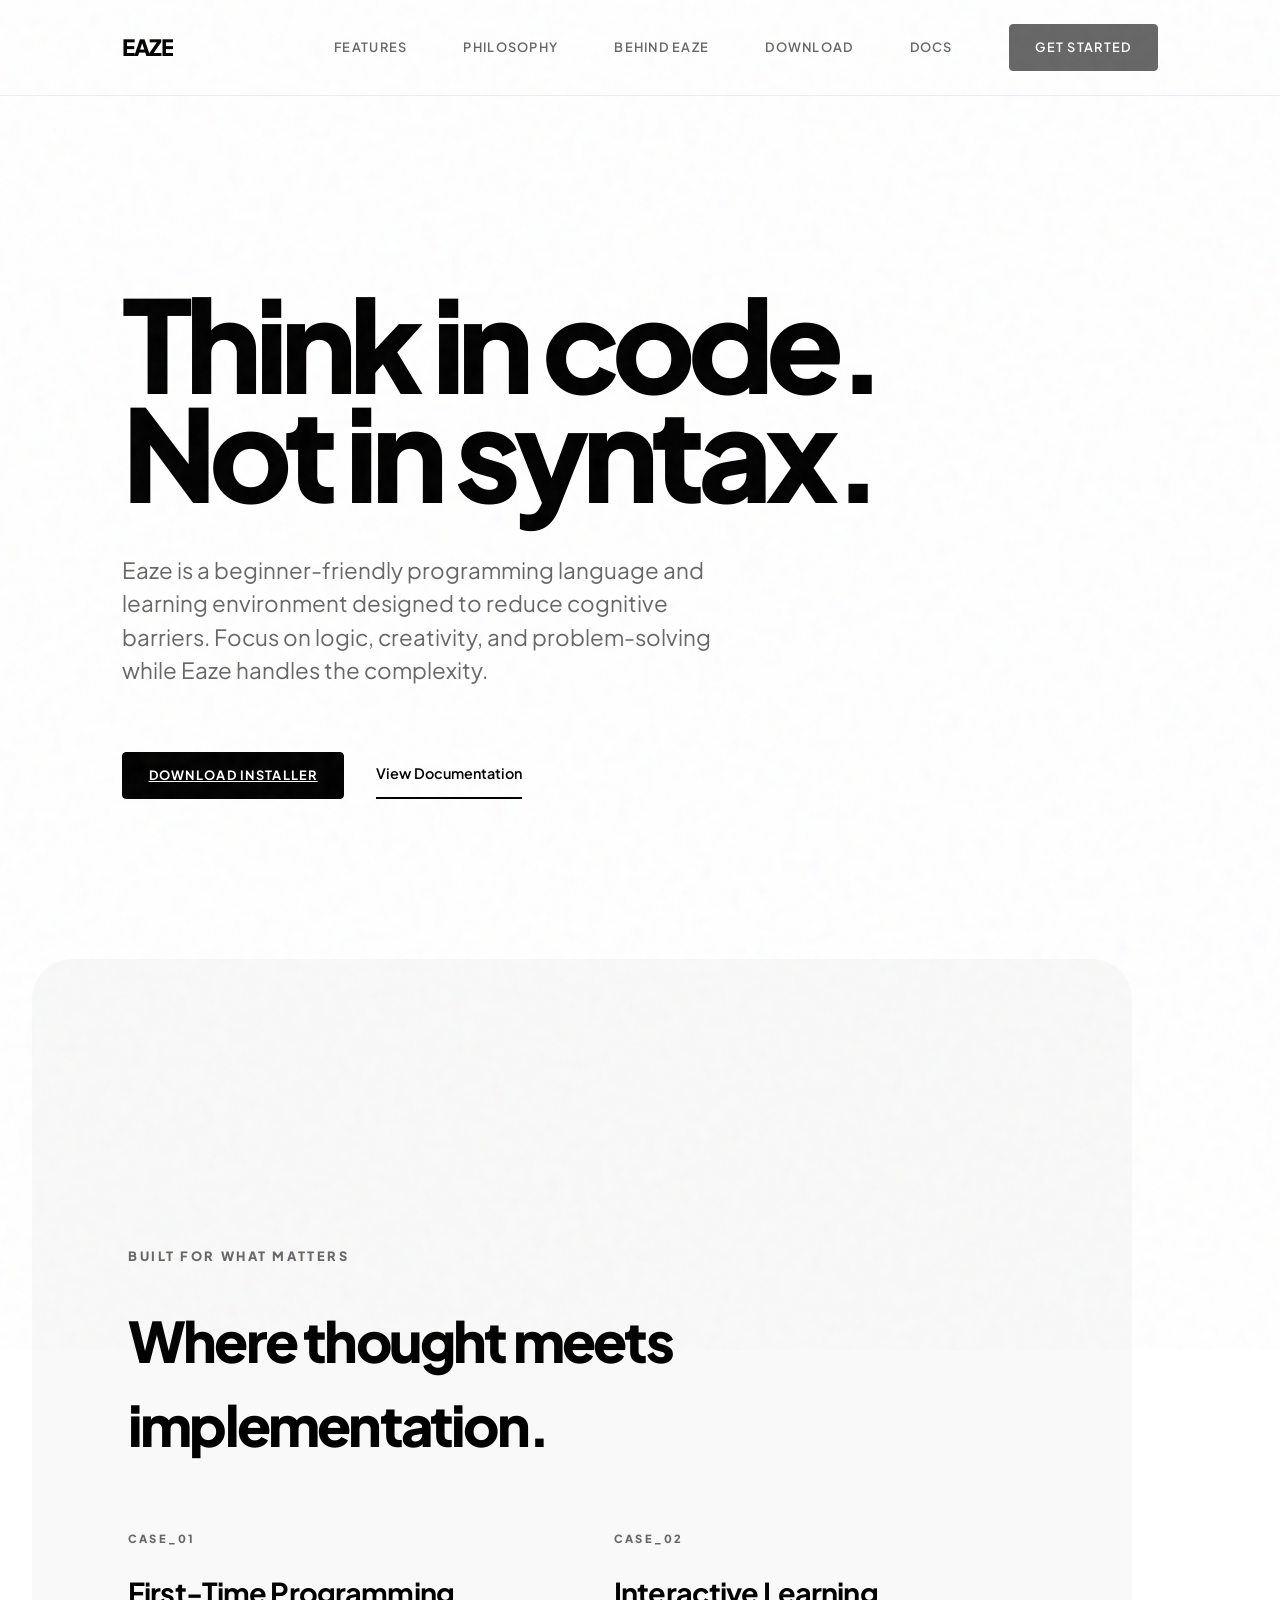
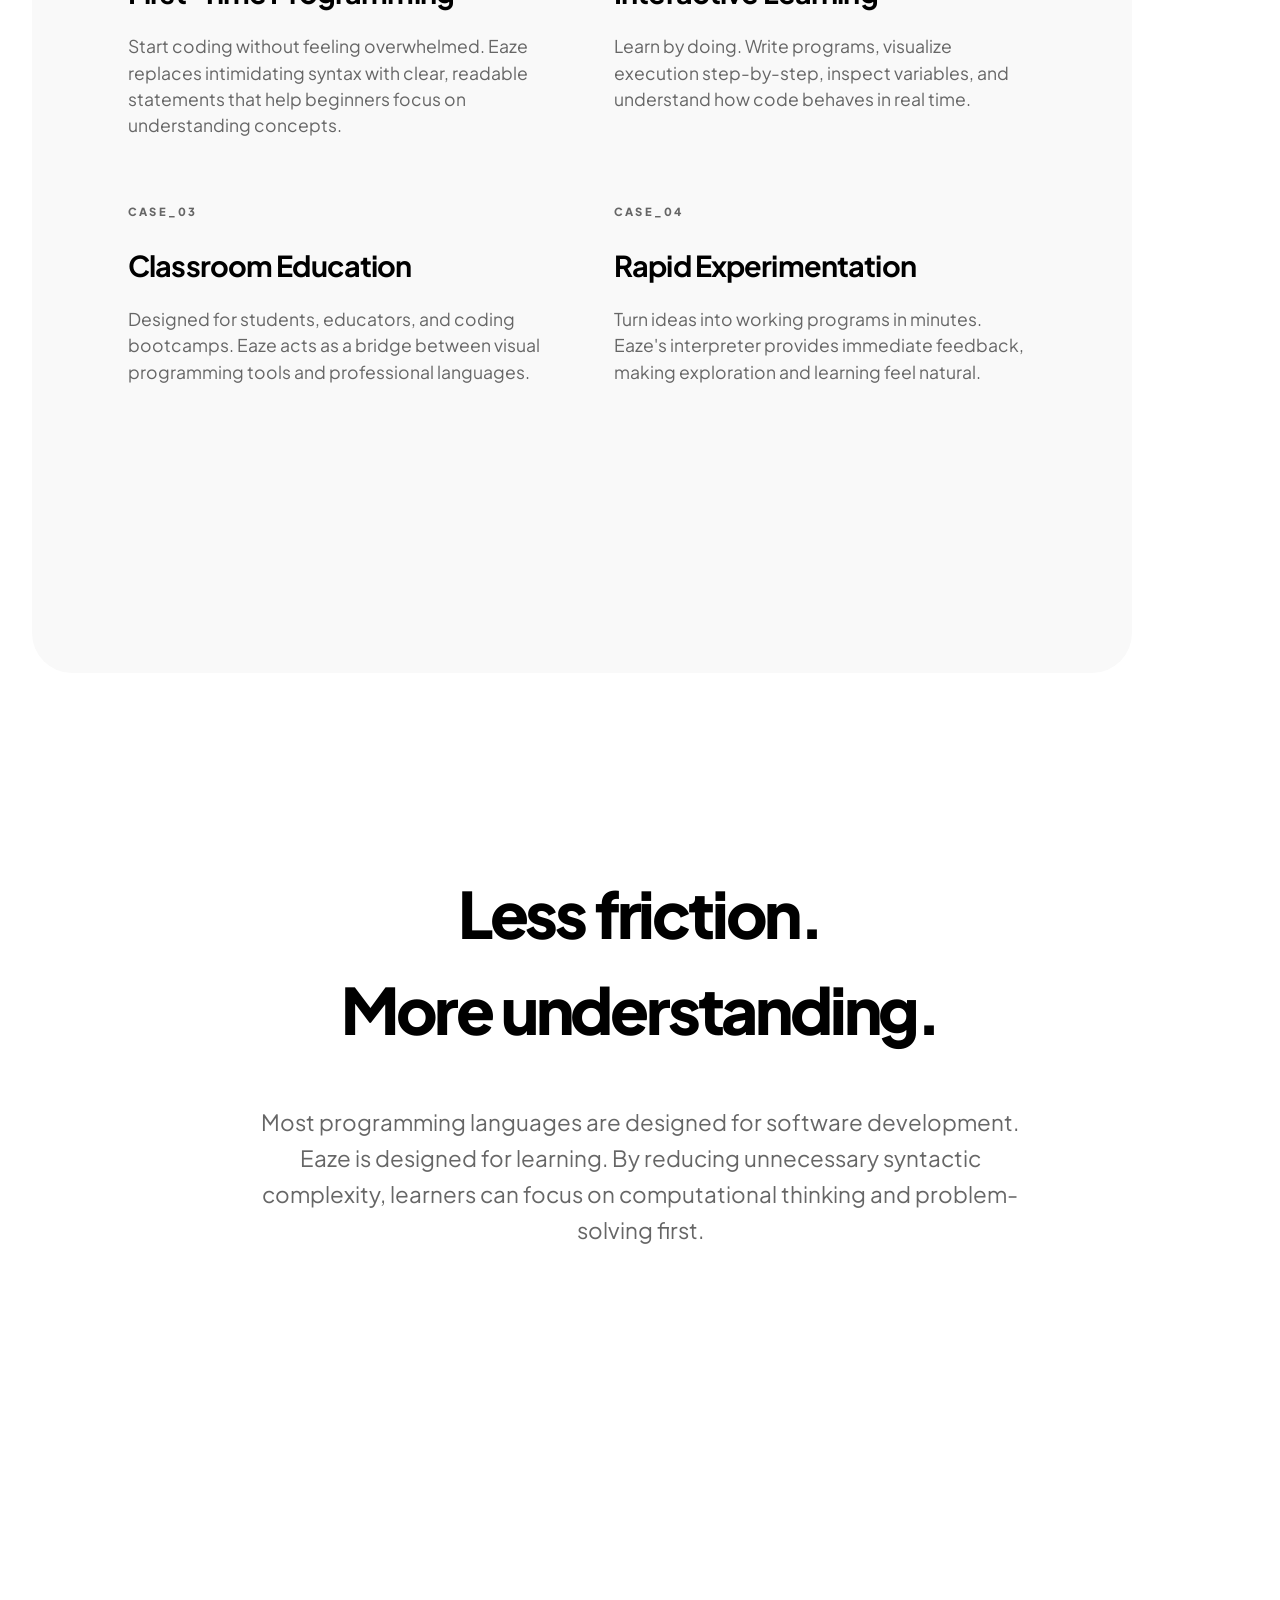
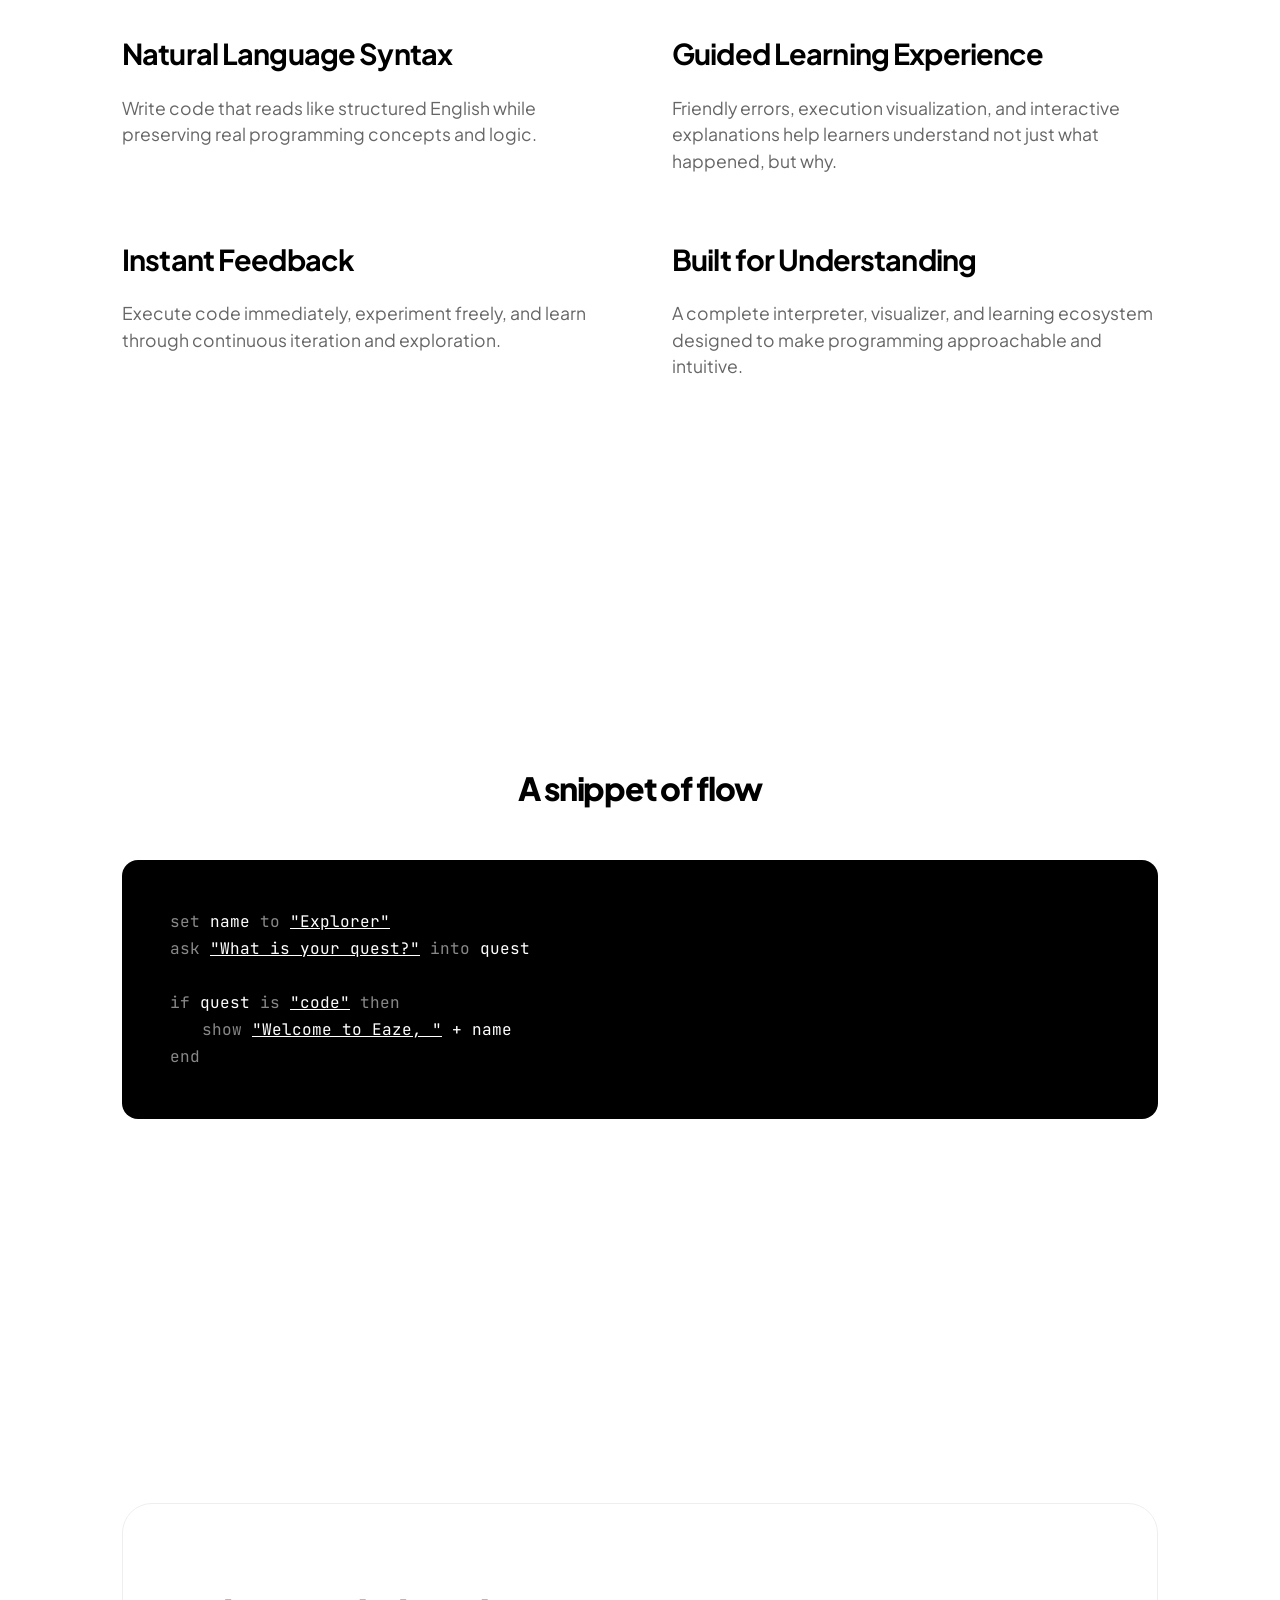
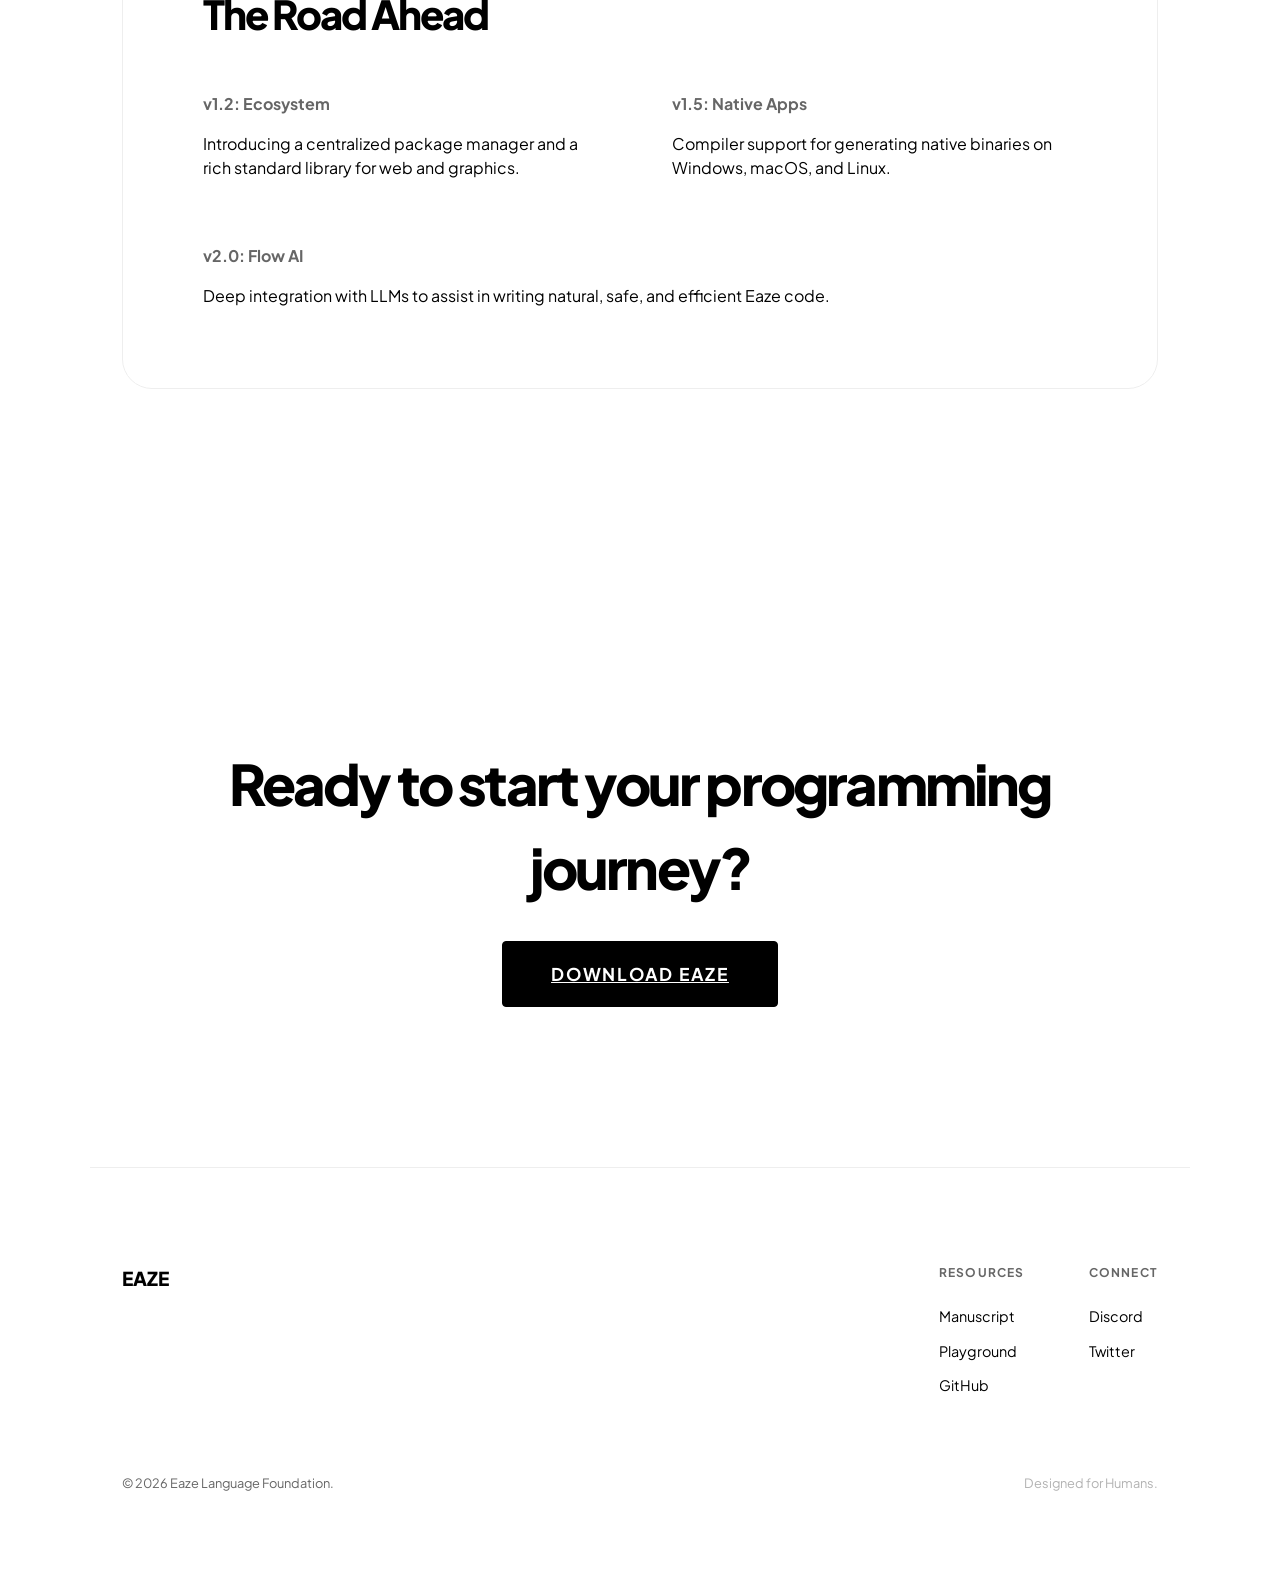
==== index.html @ e8a97289 "Add files via upload" ====
<!DOCTYPE html>
<html lang="en">
<head>
    <meta charset="UTF-8">
    <meta name="viewport" content="width=device-width, initial-scale=1.0">
    <title>Eaze | Minimal Programming Language</title>
    <link rel="stylesheet" href="style.css">
</head>
<body>
    <div class="cursor-dot"></div>
    <div class="cursor-outline"></div>

    <nav>
        <div class="nav-container">
            <a href="#" class="logo">EAZE</a>
            <div class="nav-links">
                <a href="#features">Features</a>
                <a href="#philosophy">Philosophy</a>
                <a href="behind.html">Behind Eaze</a>
                <a href="download.html">Download</a>
                <a href="../eaze-docs/index.html">Docs</a>
                <a href="download.html" class="btn-primary">Get Started</a>
            </div>
        </div>
    </nav>

    <main>
        <!-- Hero -->
        <section class="hero">
            <h1>
                <span>Think in code.</span><br>
                <span>Not in syntax.</span>
            </h1>
            <p class="hero-description">
                Eaze is a beginner-friendly programming language and learning environment designed to reduce cognitive barriers. Focus on logic, creativity, and problem-solving while Eaze handles the complexity.
            </p>
            <div class="hero-actions">
                <a href="download.html" class="btn-primary">Download Installer</a>
                <a href="../eaze-docs/index.html" style="text-decoration: none; color: var(--text-main); font-weight: 600; font-size: 0.9rem; padding: 0.7rem 0; border-bottom: 2px solid var(--text-main);">View Documentation</a>
            </div>
        </section>

        <!-- Use Cases / Narrative -->
        <section class="features-section" style="background: var(--bg-secondary); border-radius: 40px; margin: 0 2rem;">
            <div style="padding: 6rem 4rem;">
                <div style="font-size: 0.8rem; font-weight: 800; text-transform: uppercase; letter-spacing: 0.2em; color: var(--text-muted); margin-bottom: 2rem;">Built for what matters</div>
                <h2 style="font-size: 3.5rem; font-weight: 800; letter-spacing: -0.05em; margin-bottom: 4rem; max-width: 800px;">Where thought meets implementation.</h2>
                
                <div class="features-grid">
                    <div class="feature-item">
                        <div style="font-size: 0.7rem; font-weight: 800; letter-spacing: 0.2em; color: var(--text-muted); margin-bottom: 1.5rem;">CASE_01</div>
                        <h3>First-Time Programming</h3>
                        <p>Start coding without feeling overwhelmed. Eaze replaces intimidating syntax with clear, readable statements that help beginners focus on understanding concepts.</p>
                    </div>
                    <div class="feature-item">
                        <div style="font-size: 0.7rem; font-weight: 800; letter-spacing: 0.2em; color: var(--text-muted); margin-bottom: 1.5rem;">CASE_02</div>
                        <h3>Interactive Learning</h3>
                        <p>Learn by doing. Write programs, visualize execution step-by-step, inspect variables, and understand how code behaves in real time.</p>
                    </div>
                    <div class="feature-item">
                        <div style="font-size: 0.7rem; font-weight: 800; letter-spacing: 0.2em; color: var(--text-muted); margin-bottom: 1.5rem;">CASE_03</div>
                        <h3>Classroom Education</h3>
                        <p>Designed for students, educators, and coding bootcamps. Eaze acts as a bridge between visual programming tools and professional languages.</p>
                    </div>
                    <div class="feature-item">
                        <div style="font-size: 0.7rem; font-weight: 800; letter-spacing: 0.2em; color: var(--text-muted); margin-bottom: 1.5rem;">CASE_04</div>
                        <h3>Rapid Experimentation</h3>
                        <p>Turn ideas into working programs in minutes. Eaze's interpreter provides immediate feedback, making exploration and learning feel natural.</p>
                    </div>
                </div>
            </div>
        </section>

        <!-- Philosophy Section -->
        <section class="features-section" id="philosophy">
            <div style="max-width: 800px; margin: 0 auto; text-align: center;">
                <h2 style="font-size: 4rem; font-weight: 800; letter-spacing: -0.05em; margin-bottom: 3rem;">Less friction. <br>More understanding.</h2>
                <p style="font-size: 1.4rem; color: var(--text-muted); line-height: 1.6;">
                    Most programming languages are designed for software development. Eaze is designed for learning. By reducing unnecessary syntactic complexity, learners can focus on computational thinking and problem-solving first.
                </p>
            </div>
        </section>

        <!-- Features -->
        <section class="features-section" id="features">
            <div class="features-grid">
                <div class="feature-item">
                    <h3>Natural Language Syntax</h3>
                    <p>Write code that reads like structured English while preserving real programming concepts and logic.</p>
                </div>
                <div class="feature-item">
                    <h3>Guided Learning Experience</h3>
                    <p>Friendly errors, execution visualization, and interactive explanations help learners understand not just what happened, but why.</p>
                </div>
                <div class="feature-item">
                    <h3>Instant Feedback</h3>
                    <p>Execute code immediately, experiment freely, and learn through continuous iteration and exploration.</p>
                </div>
                <div class="feature-item">
                    <h3>Built for Understanding</h3>
                    <p>A complete interpreter, visualizer, and learning ecosystem designed to make programming approachable and intuitive.</p>
                </div>
            </div>
        </section>

        <!-- Code Preview -->
        <section class="code-section">
            <div style="margin-bottom: 3rem; text-align: center;">
                <h3 style="font-size: 2rem; font-weight: 800; letter-spacing: -0.04em;">A snippet of flow</h3>
            </div>
            <div class="code-window">
                <div><span class="code-keyword">set</span> name <span class="code-keyword">to</span> <span class="code-string">"Explorer"</span></div>
                <div><span class="code-keyword">ask</span> <span class="code-string">"What is your quest?"</span> <span class="code-keyword">into</span> quest</div>
                <br>
                <div><span class="code-keyword">if</span> quest <span class="code-keyword">is</span> <span class="code-string">"code"</span> <span class="code-keyword">then</span></div>
                <div style="padding-left: 2rem;"><span class="code-keyword">show</span> <span class="code-string">"Welcome to Eaze, "</span> + name</div>
                <div><span class="code-keyword">end</span></div>
            </div>
        </section>

        <!-- Roadmap -->
        <section class="features-section">
            <div style="border: 1px solid var(--border); padding: 5rem; border-radius: 30px;">
                <h3 style="font-size: 2.5rem; font-weight: 800; letter-spacing: -0.05em; margin-bottom: 3rem;">The Road Ahead</h3>
                <div style="display: flex; gap: 4rem; flex-wrap: wrap;">
                    <div style="flex: 1; min-width: 250px;">
                        <h4 style="margin-bottom: 1rem; color: var(--text-muted);">v1.2: Ecosystem</h4>
                        <p>Introducing a centralized package manager and a rich standard library for web and graphics.</p>
                    </div>
                    <div style="flex: 1; min-width: 250px;">
                        <h4 style="margin-bottom: 1rem; color: var(--text-muted);">v1.5: Native Apps</h4>
                        <p>Compiler support for generating native binaries on Windows, macOS, and Linux.</p>
                    </div>
                    <div style="flex: 1; min-width: 250px;">
                        <h4 style="margin-bottom: 1rem; color: var(--text-muted);">v2.0: Flow AI</h4>
                        <p>Deep integration with LLMs to assist in writing natural, safe, and efficient Eaze code.</p>
                    </div>
                </div>
            </div>
        </section>

        <!-- Final Call -->
        <section class="hero" style="text-align: center; padding: 10rem 2rem;">
            <h2 style="font-size: 3.5rem; font-weight: 800; letter-spacing: -0.05em; margin-bottom: 2rem;">Ready to start your programming journey?</h2>
            <div class="hero-actions" style="justify-content: center;">
                <a href="download.html" class="btn-primary" style="padding: 1.2rem 3rem; font-size: 1.1rem;">Download Eaze</a>
            </div>
        </section>
    </main>

    <footer>
        <div class="footer-grid">
            <a href="#" class="footer-logo">EAZE</a>
            <div class="footer-links">
                <div class="link-group">
                    <h4>Resources</h4>
                    <a href="../eaze-docs/index.html" class="transition-link">Manuscript</a>
                    <a href="#">Playground</a>
                    <a href="#">GitHub</a>
                </div>
                <div class="link-group">
                    <h4>Connect</h4>
                    <a href="#">Discord</a>
                    <a href="#">Twitter</a>
                </div>
            </div>
        </div>
        <div style="margin-top: 4rem; font-size: 0.8rem; color: var(--text-muted); display: flex; justify-content: space-between;">
            <span>&copy; 2026 Eaze Language Foundation.</span>
            <span style="opacity: 0.5;">Designed for Humans.</span>
        </div>
    </footer>

    <div class="transition-overlay"></div>

    <script>
        // Custom Cursor
        const dot = document.querySelector('.cursor-dot');
        const outline = document.querySelector('.cursor-outline');

        window.addEventListener('mousemove', (e) => {
            document.body.classList.add('cursor-active');
            const posX = e.clientX;
            const posY = e.clientY;

            dot.style.transform = `translate3d(${posX}px, ${posY}px, 0)`;
            outline.style.transform = `translate3d(${posX - 16}px, ${posY - 16}px, 0)`;
        });

        // Hover effects for cursor
        document.querySelectorAll('a, button, .feature-item').forEach(el => {
            el.addEventListener('mouseenter', () => {
                outline.style.transform += ' scale(1.5)';
                outline.style.background = 'rgba(0,0,0,0.05)';
            });
            el.addEventListener('mouseleave', () => {
                outline.style.background = 'transparent';
            });
        });

        // Parallax Effect for Code Window
        const codeWindow = document.querySelector('.code-window');
        if (codeWindow) {
            window.addEventListener('mousemove', (e) => {
                const xAxis = (window.innerWidth / 2 - e.pageX) / 25;
                const yAxis = (window.innerHeight / 2 - e.pageY) / 25;
                codeWindow.style.transform = `rotateY(${xAxis}deg) rotateX(${yAxis}deg)`;
            });
        }

        // Transition logic
        const overlay = document.querySelector('.transition-overlay');
        
        window.addEventListener('load', () => {
            overlay.classList.add('exit');
        });

        document.querySelectorAll('a').forEach(link => {
            if (link.href.includes('eaze-docs') || link.classList.contains('transition-link')) {
                link.addEventListener('click', (e) => {
                    e.preventDefault();
                    const href = link.href;
                    overlay.classList.remove('exit');
                    setTimeout(() => {
                        window.location.href = href;
                    }, 600);
                });
            }
        });

        // Simple reveal animation on scroll
        const observer = new IntersectionObserver((entries) => {
            entries.forEach(entry => {
                if (entry.isIntersecting) {
                    entry.target.classList.add('reveal');
                }
            });
        }, { threshold: 0.1 });

        document.querySelectorAll('section, h1, .hero-description, .hero-actions').forEach(el => {
            observer.observe(el);
        });
    </script>
</body>
</html>
---- style.css ----
@import url('https://fonts.googleapis.com/css2?family=Plus+Jakarta+Sans:ital,wght@0,200..800;1,200..800&family=JetBrains+Mono:wght@400;500&display=swap');

:root {
    --bg-main: #ffffff;
    --bg-secondary: #f9f9f9;
    --text-main: #000000;
    --text-muted: #666666;
    --accent: #000000;
    --border: #eeeeee;
    --glass: rgba(255, 255, 255, 0.8);
    
    --font-sans: 'Plus Jakarta Sans', sans-serif;
    --font-mono: 'JetBrains Mono', monospace;
    
    --max-width: 1100px;
    --section-spacing: 12rem;
    --transition-smooth: all 0.6s cubic-bezier(0.22, 1, 0.36, 1);
    --transition-fast: all 0.3s cubic-bezier(0.22, 1, 0.36, 1);
}

.dark-theme {
    --bg-main: #050505;
    --bg-secondary: #0a0a0a;
    --text-main: #ffffff;
    --text-muted: #888888;
    --accent: #ffffff;
    --border: #1a1a1a;
    --glass: rgba(5, 5, 5, 0.8);
}

* {
    margin: 0;
    padding: 0;
    box-sizing: border-box;
    cursor: none;
}

body {
    font-family: var(--font-sans);
    background-color: var(--bg-main);
    color: var(--text-main);
    line-height: 1.5;
    -webkit-font-smoothing: antialiased;
    overflow-x: hidden;
}

/* Custom Cursor */
.cursor-dot {
    width: 8px;
    height: 8px;
    background: var(--text-main);
    position: fixed;
    top: 0;
    left: 0;
    border-radius: 50%;
    pointer-events: none;
    z-index: 10001;
    transition: transform 0.1s;
    opacity: 0;
}

.cursor-outline {
    width: 40px;
    height: 40px;
    border: 1px solid var(--text-main);
    position: fixed;
    top: 0;
    left: 0;
    border-radius: 50%;
    pointer-events: none;
    z-index: 10001;
    transition: transform 0.15s cubic-bezier(0.22, 1, 0.36, 1);
    opacity: 0;
}

.cursor-active .cursor-dot,
.cursor-active .cursor-outline {
    opacity: 1;
}

/* Subtle Grain Texture Overlay */
body::before {
    content: "";
    position: fixed;
    top: -50%;
    left: -50%;
    width: 200%;
    height: 200%;
    background-image: url("data:image/svg+xml,%3Csvg viewBox='0 0 200 200' xmlns='http://www.w3.org/2000/svg'%3E%3Cfilter id='noiseFilter'%3E%3CfeTurbulence type='fractalNoise' baseFrequency='0.65' numOctaves='3' stitchTiles='stitch'/%3E%3C/filter%3E%3Crect width='100%25' height='100%25' filter='url(%23noiseFilter)'/%3E%3C/svg%3E");
    opacity: 0.04;
    z-index: 10000;
    pointer-events: none;
    animation: noise 0.2s infinite;
}

@keyframes noise {
    0% { transform: translate(0,0) }
    10% { transform: translate(-5%,-5%) }
    20% { transform: translate(-10%,5%) }
    30% { transform: translate(5%,-10%) }
    40% { transform: translate(-5%,15%) }
    50% { transform: translate(-10%,5%) }
    60% { transform: translate(15%,0) }
    70% { transform: translate(0,10%) }
    80% { transform: translate(-15%,0) }
    90% { transform: translate(10%,5%) }
    100% { transform: translate(5%,0) }
}

nav {
    position: fixed;
    top: 0;
    width: 100%;
    z-index: 1000;
    background: var(--glass);
    backdrop-filter: blur(20px);
    border-bottom: 1px solid var(--border);
    transition: var(--transition-smooth);
}

.nav-container {
    max-width: var(--max-width);
    margin: 0 auto;
    padding: 1.5rem 2rem;
    display: flex;
    justify-content: space-between;
    align-items: center;
}

.logo {
    font-size: 1.4rem;
    font-weight: 800;
    text-decoration: none;
    color: var(--text-main);
    letter-spacing: -0.04em;
    position: relative;
    overflow: hidden;
}

.logo:hover {
    color: var(--text-muted);
}

.nav-links {
    display: flex;
    gap: 3.5rem;
    align-items: center;
}

.nav-links a {
    text-decoration: none;
    color: var(--text-main);
    font-weight: 600;
    font-size: 0.8rem;
    text-transform: uppercase;
    letter-spacing: 0.1em;
    transition: var(--transition-fast);
    opacity: 0.6;
}

.nav-links a:hover {
    opacity: 1;
}

.btn-primary {
    background: var(--text-main);
    color: var(--bg-main) !important;
    padding: 0.8rem 1.6rem;
    border-radius: 4px;
    font-weight: 700;
    font-size: 0.8rem;
    text-transform: uppercase;
    letter-spacing: 0.1em;
    transition: var(--transition-smooth);
    border: 1px solid var(--text-main);
}

.btn-primary:hover {
    background: transparent;
    color: var(--text-main) !important;
}

/* Modern Minimal Hero */
.hero {
    padding: 18rem 2rem 10rem;
    max-width: var(--max-width);
    margin: 0 auto;
}

.hero h1 {
    font-size: clamp(3.5rem, 12vw, 8rem);
    line-height: 0.85;
    margin-bottom: 3rem;
    font-weight: 800;
    letter-spacing: -0.06em;
}

.hero-description {
    font-size: 1.4rem;
    color: var(--text-muted);
    max-width: 600px;
    margin-bottom: 4rem;
}

.hero-actions {
    display: flex;
    gap: 2rem;
}

/* Minimal Features */
.features-section {
    padding: var(--section-spacing) 2rem;
    max-width: var(--max-width);

    margin: 0 auto;
}

.features-grid {
    display: grid;
    grid-template-columns: repeat(2, 1fr);
    gap: 4rem;
}

.feature-item h3 {
    font-size: 1.8rem;
    font-weight: 700;
    margin-bottom: 1.2rem;
    letter-spacing: -0.03em;
}

.feature-item p {
    color: var(--text-muted);
    font-size: 1.1rem;
}

/* Download Section */
.download-section {
    padding: var(--section-spacing) 2rem;
    background: var(--bg-secondary);
    border-top: 1px solid var(--border);
    border-bottom: 1px solid var(--border);
}

.download-container {
    max-width: var(--max-width);
    margin: 0 auto;
    text-align: center;
}

.download-card {
    background: var(--bg-main);
    border: 1px solid var(--border);
    padding: 5rem;
    border-radius: 20px;
    display: inline-block;
    width: 100%;
    max-width: 800px;
}

.download-card h2 {
    font-size: 3rem;
    font-weight: 800;
    margin-bottom: 1.5rem;
    letter-spacing: -0.05em;
}

.download-card p {
    color: var(--text-muted);
    font-size: 1.2rem;
    margin-bottom: 3rem;
}

.download-btn {
    background: var(--text-main);
    color: var(--bg-main);
    text-decoration: none;
    padding: 1.2rem 3rem;
    font-size: 1.1rem;
    font-weight: 700;
    border-radius: 12px;
    display: inline-flex;
    align-items: center;
    gap: 1rem;
    transition: var(--transition);
}

.download-btn:hover {
    transform: translateY(-5px);
    box-shadow: 0 20px 40px rgba(0,0,0,0.1);
}

.download-info {
    margin-top: 2rem;
    font-size: 0.85rem;
    color: var(--text-muted);
}

/* Minimal Code */
.code-section {
    padding: var(--section-spacing) 2rem;
    max-width: var(--max-width);
    margin: 0 auto;
}

.code-window {
    background: #000000;
    color: #ffffff;
    padding: 3rem;
    border-radius: 16px;
    font-family: var(--font-mono);
    font-size: 1rem;
    line-height: 1.7;
}

.code-keyword { color: #888888; }
.code-string { color: #ffffff; text-decoration: underline; }

/* Footer */
footer {
    padding: 6rem 2rem;
    max-width: var(--max-width);
    margin: 0 auto;
    border-top: 1px solid var(--border);
}

.footer-grid {
    display: flex;
    justify-content: space-between;
    align-items: flex-start;
}

.footer-logo {
    font-size: 1.2rem;
    font-weight: 800;
    text-decoration: none;
    color: var(--text-main);
}

.footer-links {
    display: flex;
    gap: 4rem;
}

.link-group h4 {
    font-size: 0.75rem;
    text-transform: uppercase;
    letter-spacing: 0.1em;
    margin-bottom: 1.5rem;
    color: var(--text-muted);
}

.link-group a {
    display: block;
    text-decoration: none;
    color: var(--text-main);
    font-size: 0.9rem;
    margin-bottom: 0.8rem;
    transition: var(--transition);
}

.link-group a:hover {
    color: var(--text-muted);
}

/* Animations */
@keyframes fadeInUp {
    from { opacity: 0; transform: translateY(20px); }
    to { opacity: 1; transform: translateY(0); }
}

.reveal {
    animation: fadeInUp 0.8s forwards;
}

/* Transition Overlay */
.transition-overlay {
    position: fixed;
    top: 0;
    left: 0;
    width: 100%;
    height: 100%;
    background: var(--text-main);
    z-index: 9999;
    transform: scaleY(1);
    transform-origin: top;
    pointer-events: none;
    transition: transform 0.6s cubic-bezier(0.85, 0, 0.15, 1);
}

.transition-overlay.active {
    transform: scaleY(1);
    pointer-events: all;
}

.transition-overlay.exit {
    transform: scaleY(0);
}

@media (max-width: 768px) {
    .features-grid { grid-template-columns: 1fr; }
    .nav-links { display: none; }
    .download-card { padding: 3rem 1.5rem; }
    .hero { padding-top: 10rem; }
}
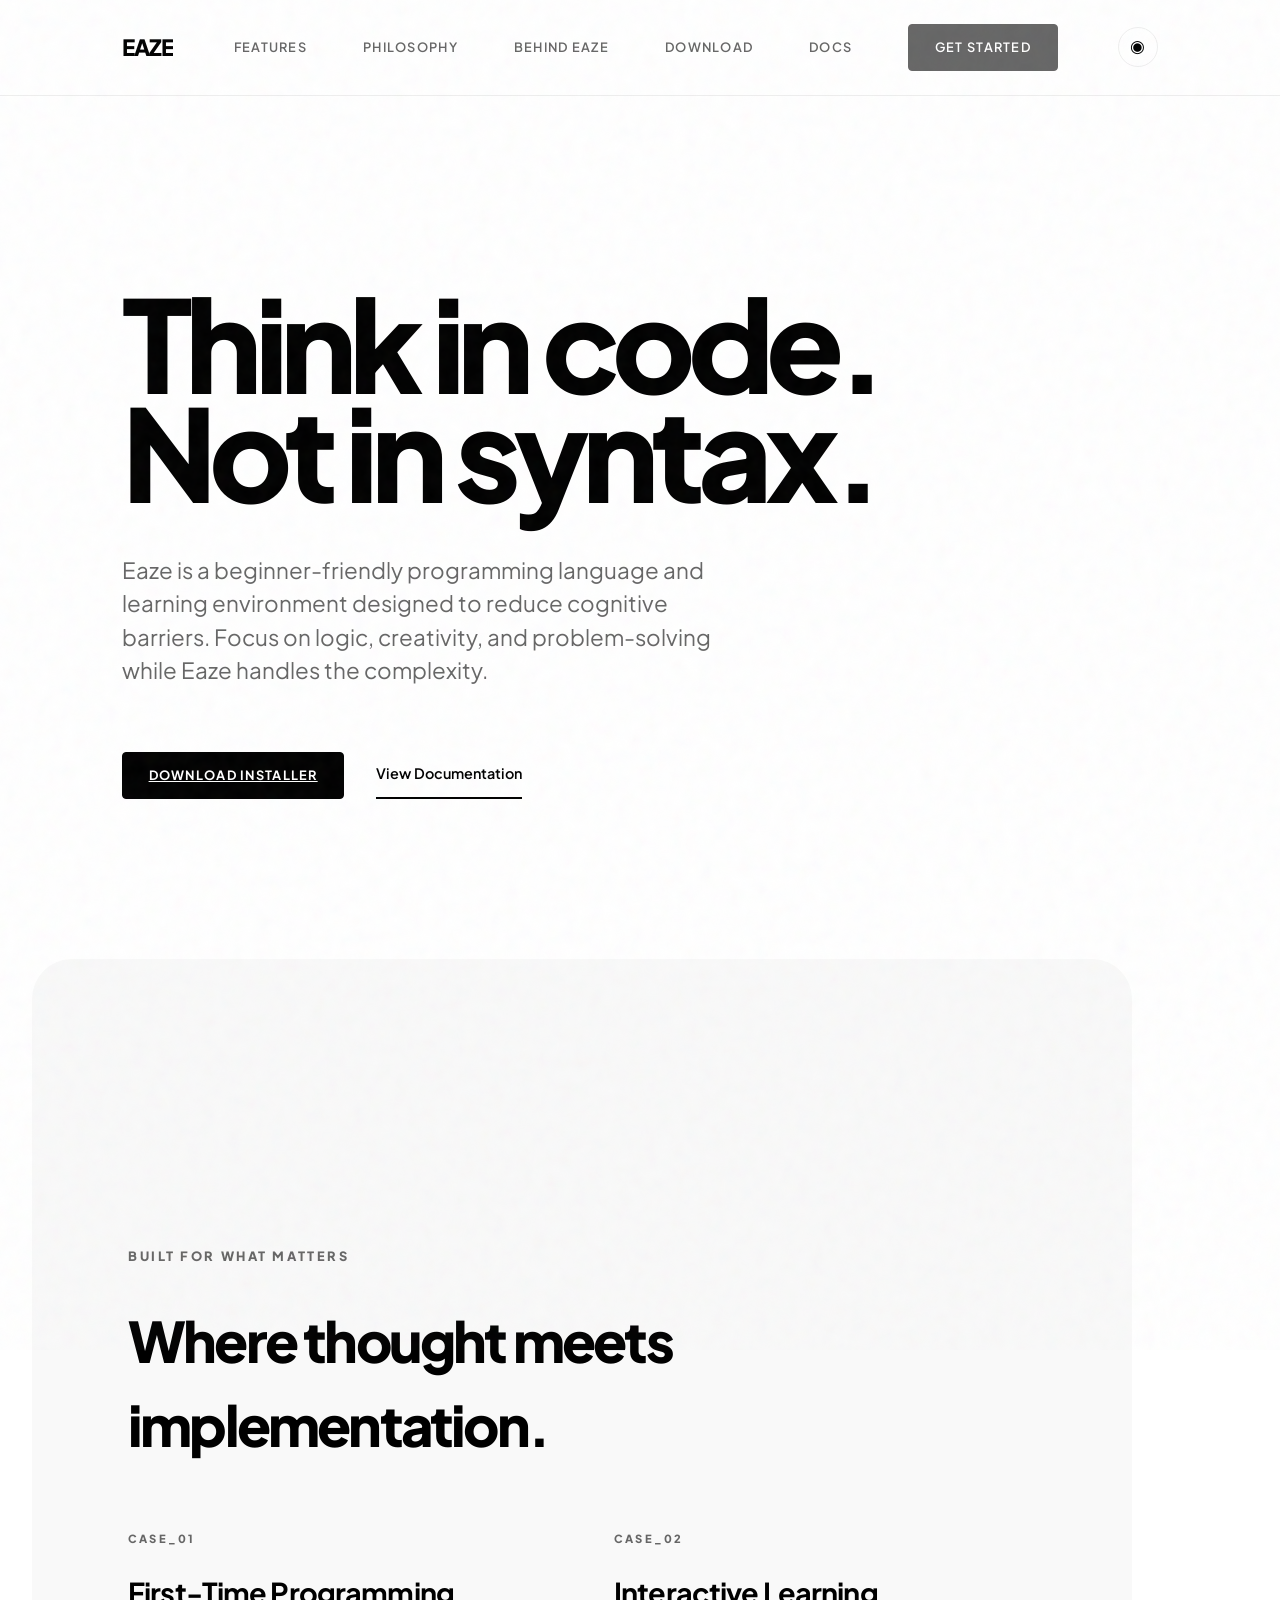
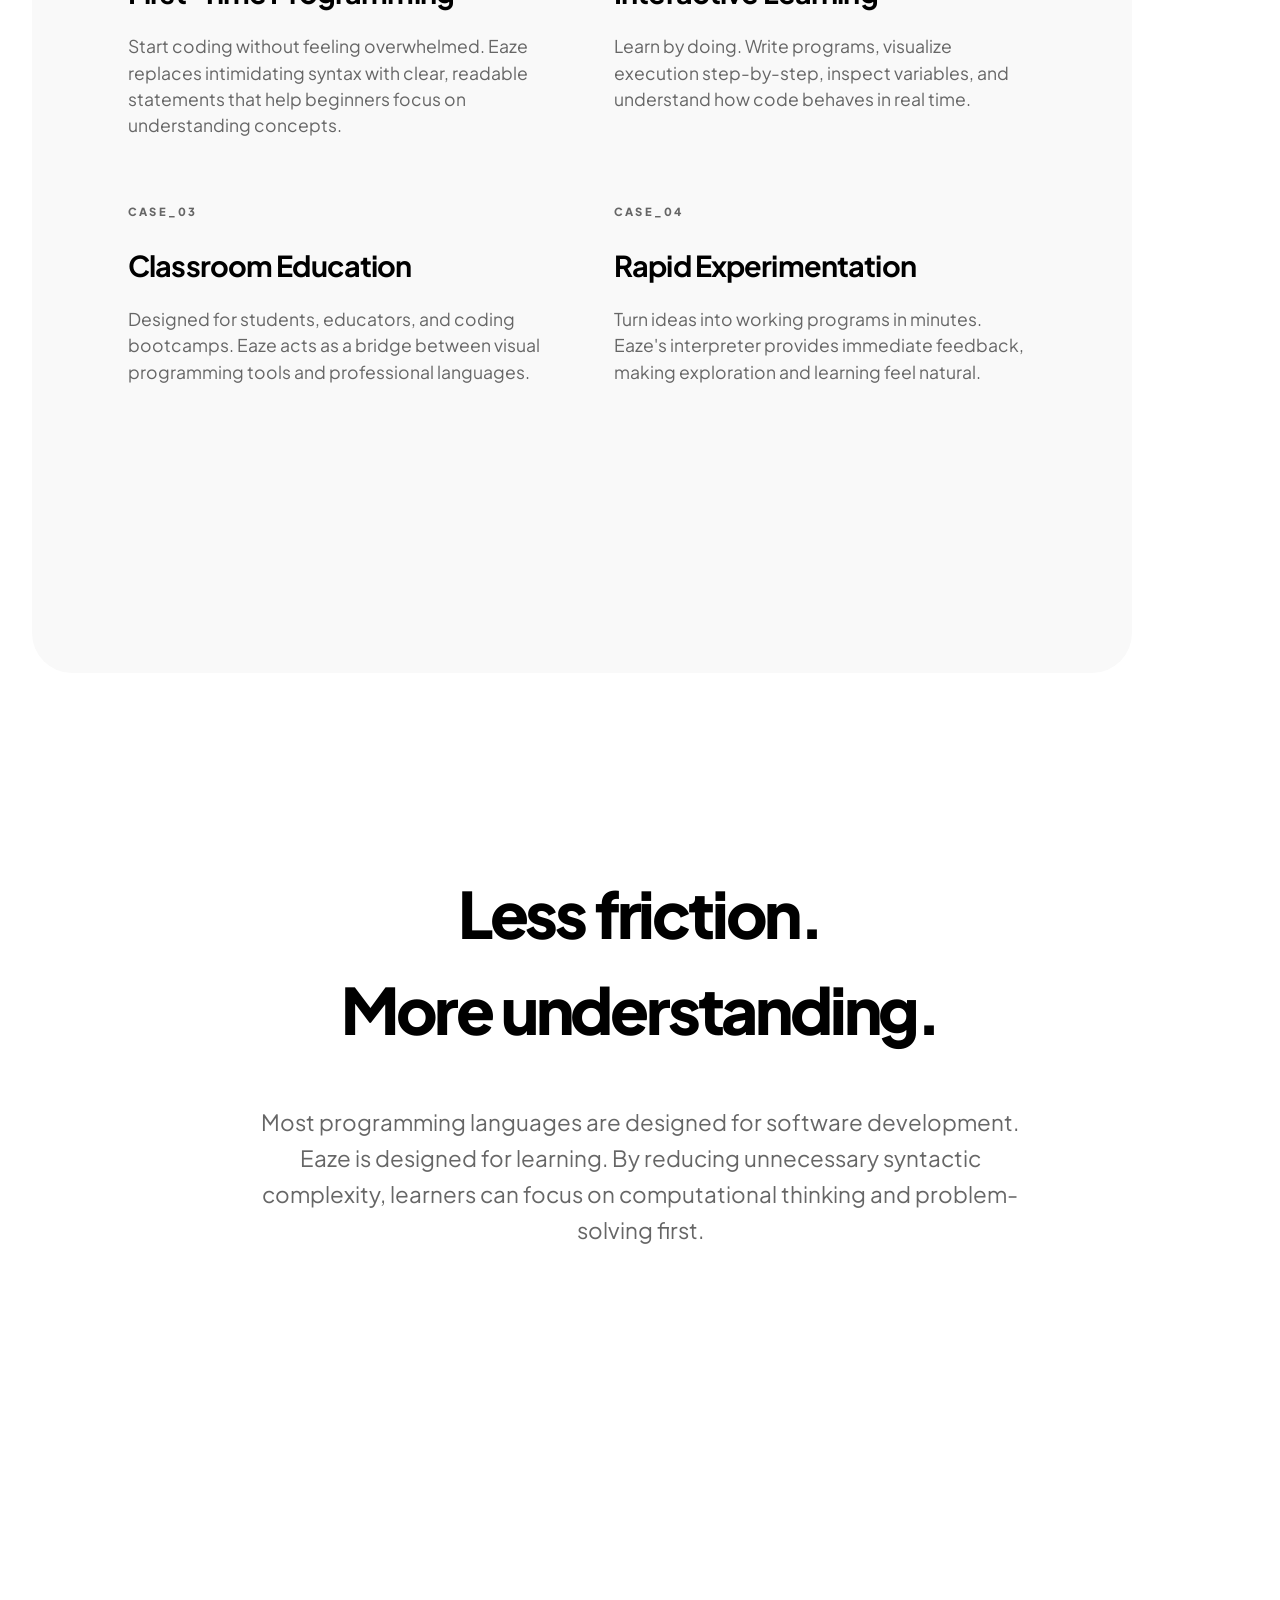
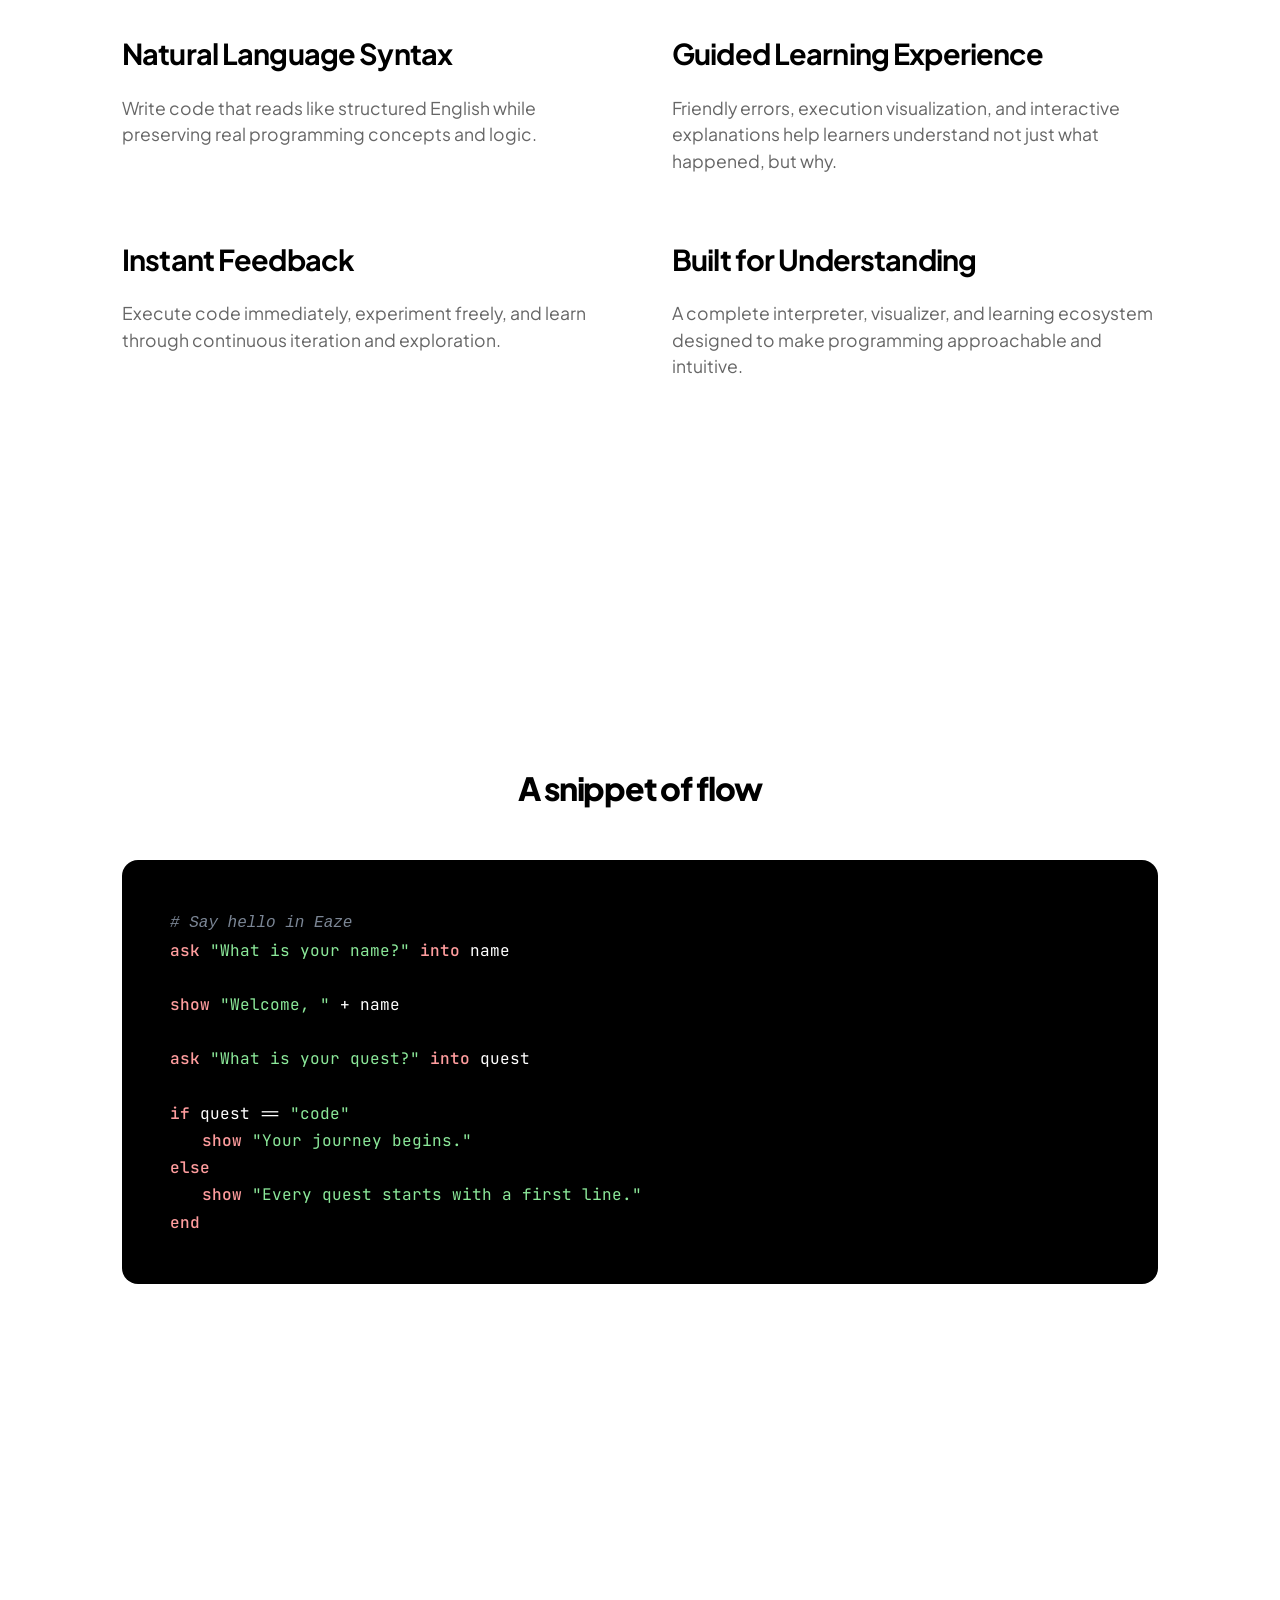
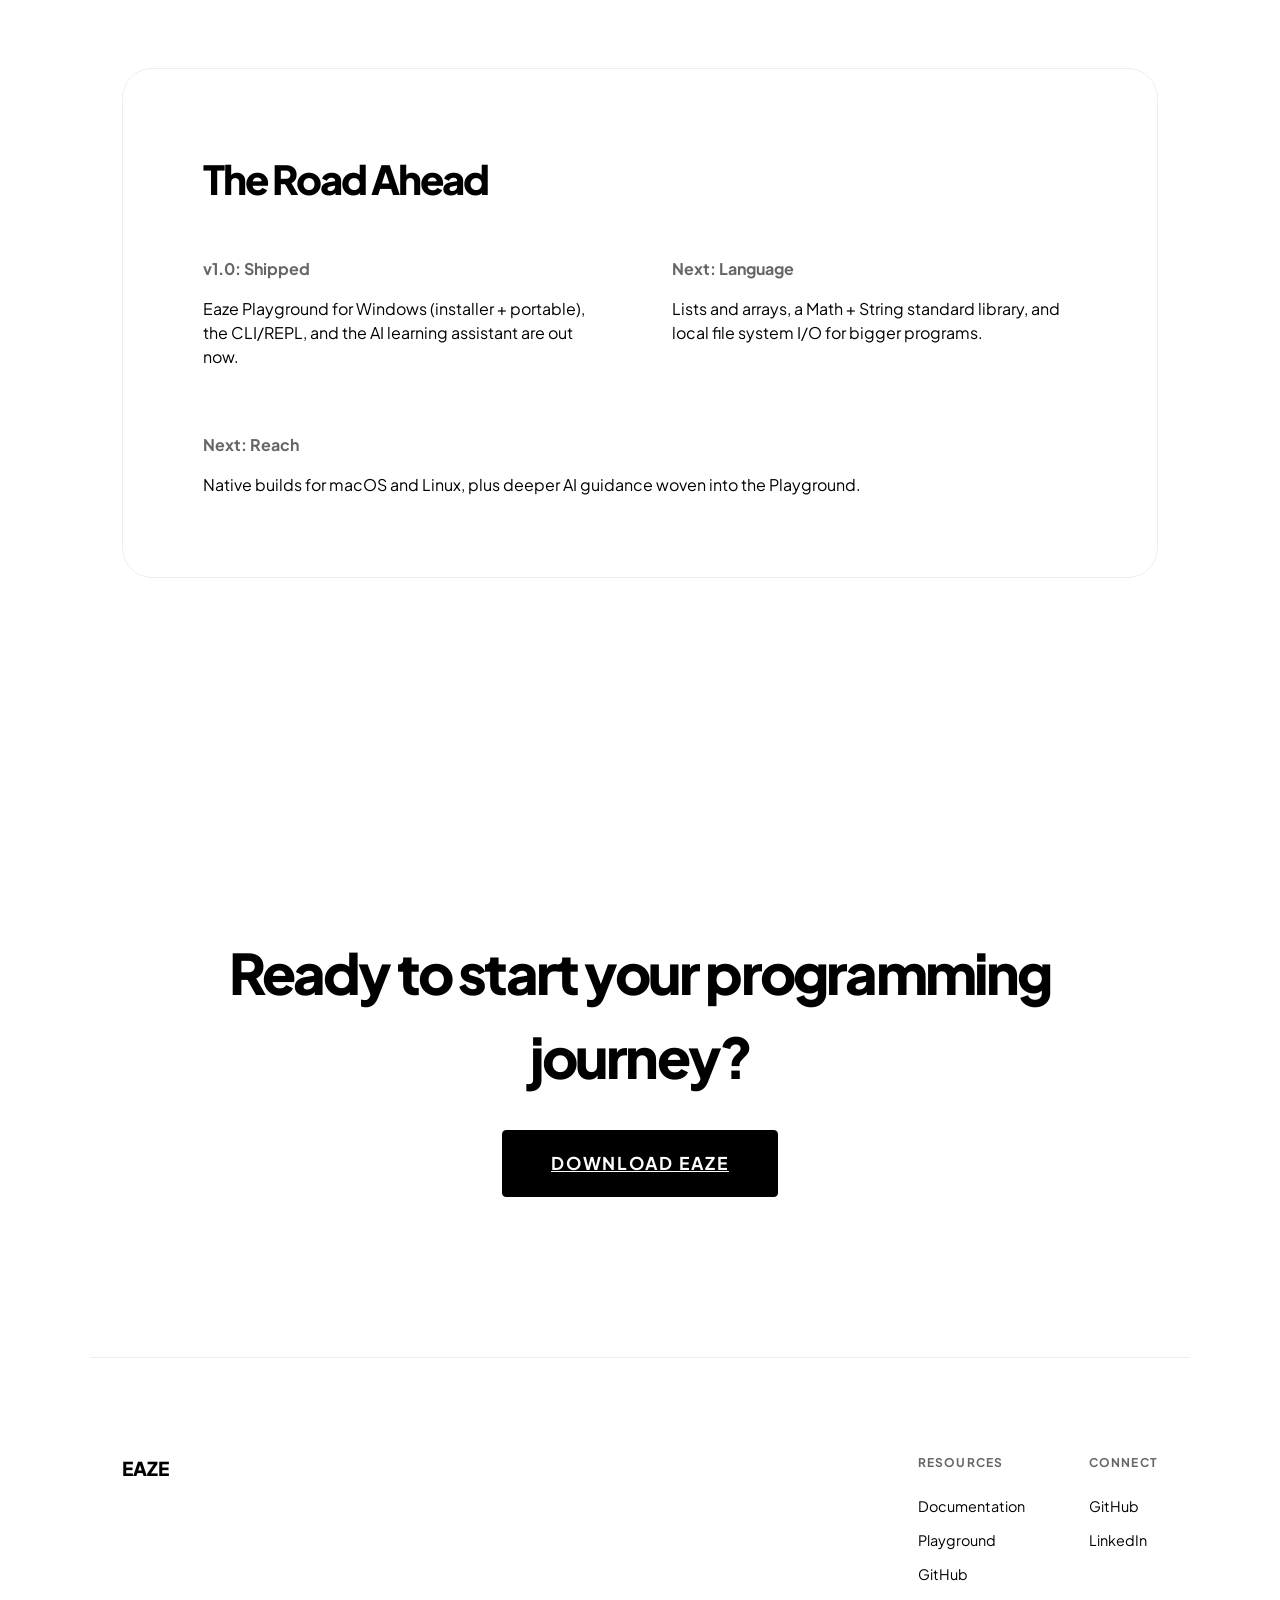
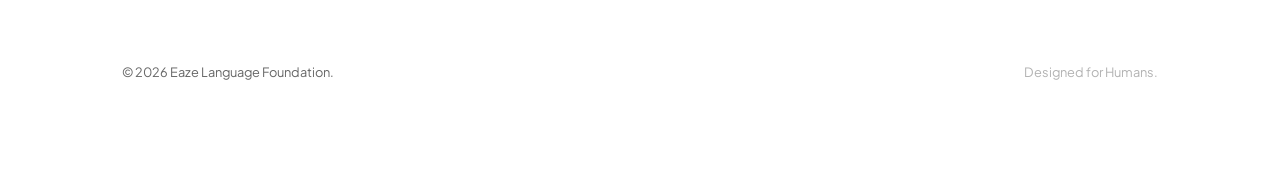
==== commit bf83031c: "Polish landing site: real links, valid Eaze snippet, mobile nav, dark mode, a11y" ====
--- a/index.html
+++ b/index.html
@@ -3,28 +3,41 @@
 <head>
     <meta charset="UTF-8">
     <meta name="viewport" content="width=device-width, initial-scale=1.0">
-    <title>Eaze | Minimal Programming Language</title>
+    <title>Eaze | Think in code. Not in syntax.</title>
+    <meta name="description" content="Eaze is a beginner-friendly programming language and learning environment. English-like syntax, instant feedback, and a desktop Playground for Windows.">
+    <meta name="theme-color" content="#ffffff">
+    <meta property="og:title" content="Eaze | Think in code. Not in syntax.">
+    <meta property="og:description" content="A human-centric programming language designed for learning. Download the Playground for Windows.">
+    <meta property="og:type" content="website">
+    <link rel="icon" type="image/svg+xml" href="favicon.svg">
     <link rel="stylesheet" href="style.css">
 </head>
 <body>
-    <div class="cursor-dot"></div>
-    <div class="cursor-outline"></div>
-
-    <nav>
+    <a class="skip-link" href="#main">Skip to content</a>
+    <div class="cursor-dot" aria-hidden="true"></div>
+    <div class="cursor-outline" aria-hidden="true"></div>
+
+    <nav aria-label="Primary">
         <div class="nav-container">
-            <a href="#" class="logo">EAZE</a>
-            <div class="nav-links">
+            <a href="index.html" class="logo">EAZE</a>
+            <div class="nav-links" id="primary-nav">
                 <a href="#features">Features</a>
                 <a href="#philosophy">Philosophy</a>
                 <a href="behind.html">Behind Eaze</a>
                 <a href="download.html">Download</a>
-                <a href="../eaze-docs/index.html">Docs</a>
+                <a href="https://github.com/MR-STARK87/Eaze" target="_blank" rel="noopener">Docs</a>
                 <a href="download.html" class="btn-primary">Get Started</a>
+            </div>
+            <div class="nav-actions">
+                <button class="theme-btn" type="button" aria-label="Toggle dark mode" title="Toggle dark mode">&#9673;</button>
+                <button class="menu-btn" type="button" aria-expanded="false" aria-controls="primary-nav" aria-label="Toggle menu">
+                    <span></span><span></span><span></span>
+                </button>
             </div>
         </div>
     </nav>
 
-    <main>
+    <main id="main">
         <!-- Hero -->
         <section class="hero">
             <h1>
@@ -36,7 +49,7 @@
             </p>
             <div class="hero-actions">
                 <a href="download.html" class="btn-primary">Download Installer</a>
-                <a href="../eaze-docs/index.html" style="text-decoration: none; color: var(--text-main); font-weight: 600; font-size: 0.9rem; padding: 0.7rem 0; border-bottom: 2px solid var(--text-main);">View Documentation</a>
+                <a href="https://github.com/MR-STARK87/Eaze" target="_blank" rel="noopener" style="text-decoration: none; color: var(--text-main); font-weight: 600; font-size: 0.9rem; padding: 0.7rem 0; border-bottom: 2px solid var(--text-main);">View Documentation</a>
             </div>
         </section>
 
@@ -108,12 +121,18 @@
             <div style="margin-bottom: 3rem; text-align: center;">
                 <h3 style="font-size: 2rem; font-weight: 800; letter-spacing: -0.04em;">A snippet of flow</h3>
             </div>
-            <div class="code-window">
-                <div><span class="code-keyword">set</span> name <span class="code-keyword">to</span> <span class="code-string">"Explorer"</span></div>
+            <div class="code-window" role="img" aria-label="Example Eaze program: ask for a name, greet the user, and respond based on their quest">
+                <div><span class="code-comment"># Say hello in Eaze</span></div>
+                <div><span class="code-keyword">ask</span> <span class="code-string">"What is your name?"</span> <span class="code-keyword">into</span> name</div>
+                <br>
+                <div><span class="code-keyword">show</span> <span class="code-string">"Welcome, "</span> + name</div>
+                <br>
                 <div><span class="code-keyword">ask</span> <span class="code-string">"What is your quest?"</span> <span class="code-keyword">into</span> quest</div>
                 <br>
-                <div><span class="code-keyword">if</span> quest <span class="code-keyword">is</span> <span class="code-string">"code"</span> <span class="code-keyword">then</span></div>
-                <div style="padding-left: 2rem;"><span class="code-keyword">show</span> <span class="code-string">"Welcome to Eaze, "</span> + name</div>
+                <div><span class="code-keyword">if</span> quest == <span class="code-string">"code"</span></div>
+                <div style="padding-left: 2rem;"><span class="code-keyword">show</span> <span class="code-string">"Your journey begins."</span></div>
+                <div><span class="code-keyword">else</span></div>
+                <div style="padding-left: 2rem;"><span class="code-keyword">show</span> <span class="code-string">"Every quest starts with a first line."</span></div>
                 <div><span class="code-keyword">end</span></div>
             </div>
         </section>
@@ -124,16 +143,16 @@
                 <h3 style="font-size: 2.5rem; font-weight: 800; letter-spacing: -0.05em; margin-bottom: 3rem;">The Road Ahead</h3>
                 <div style="display: flex; gap: 4rem; flex-wrap: wrap;">
                     <div style="flex: 1; min-width: 250px;">
-                        <h4 style="margin-bottom: 1rem; color: var(--text-muted);">v1.2: Ecosystem</h4>
-                        <p>Introducing a centralized package manager and a rich standard library for web and graphics.</p>
+                        <h4 style="margin-bottom: 1rem; color: var(--text-muted);">v1.0: Shipped</h4>
+                        <p>Eaze Playground for Windows (installer + portable), the CLI/REPL, and the AI learning assistant are out now.</p>
                     </div>
                     <div style="flex: 1; min-width: 250px;">
-                        <h4 style="margin-bottom: 1rem; color: var(--text-muted);">v1.5: Native Apps</h4>
-                        <p>Compiler support for generating native binaries on Windows, macOS, and Linux.</p>
+                        <h4 style="margin-bottom: 1rem; color: var(--text-muted);">Next: Language</h4>
+                        <p>Lists and arrays, a Math + String standard library, and local file system I/O for bigger programs.</p>
                     </div>
                     <div style="flex: 1; min-width: 250px;">
-                        <h4 style="margin-bottom: 1rem; color: var(--text-muted);">v2.0: Flow AI</h4>
-                        <p>Deep integration with LLMs to assist in writing natural, safe, and efficient Eaze code.</p>
+                        <h4 style="margin-bottom: 1rem; color: var(--text-muted);">Next: Reach</h4>
+                        <p>Native builds for macOS and Linux, plus deeper AI guidance woven into the Playground.</p>
                     </div>
                 </div>
             </div>
@@ -150,18 +169,18 @@
 
     <footer>
         <div class="footer-grid">
-            <a href="#" class="footer-logo">EAZE</a>
+            <a href="index.html" class="footer-logo">EAZE</a>
             <div class="footer-links">
                 <div class="link-group">
                     <h4>Resources</h4>
-                    <a href="../eaze-docs/index.html" class="transition-link">Manuscript</a>
-                    <a href="#">Playground</a>
-                    <a href="#">GitHub</a>
+                    <a href="https://github.com/MR-STARK87/Eaze" target="_blank" rel="noopener">Documentation</a>
+                    <a href="download.html">Playground</a>
+                    <a href="https://github.com/MR-STARK87/Eaze" target="_blank" rel="noopener">GitHub</a>
                 </div>
                 <div class="link-group">
                     <h4>Connect</h4>
-                    <a href="#">Discord</a>
-                    <a href="#">Twitter</a>
+                    <a href="https://github.com/MR-STARK87" target="_blank" rel="noopener">GitHub</a>
+                    <a href="https://www.linkedin.com/in/syed-zaid-ali-5a5803330/" target="_blank" rel="noopener">LinkedIn</a>
                 </div>
             </div>
         </div>
@@ -174,18 +193,48 @@
     <div class="transition-overlay"></div>
 
     <script>
-        // Custom Cursor
+        // Theme: persisted dark mode (CSS handles .dark-theme vars)
+        const themeBtn = document.querySelector('.theme-btn');
+        const storedTheme = localStorage.getItem('eaze-theme');
+        if (storedTheme === 'dark') document.body.classList.add('dark-theme');
+        themeBtn.addEventListener('click', () => {
+            const dark = document.body.classList.toggle('dark-theme');
+            localStorage.setItem('eaze-theme', dark ? 'dark' : 'light');
+        });
+
+        // Mobile menu
+        const menuBtn = document.querySelector('.menu-btn');
+        const primaryNav = document.getElementById('primary-nav');
+        menuBtn.addEventListener('click', () => {
+            const open = primaryNav.classList.toggle('open');
+            menuBtn.setAttribute('aria-expanded', open ? 'true' : 'false');
+        });
+        primaryNav.addEventListener('click', (e) => {
+            if (e.target.closest('a')) {
+                primaryNav.classList.remove('open');
+                menuBtn.setAttribute('aria-expanded', 'false');
+            }
+        });
+
+        // Custom cursor: fine pointers only, off for reduced motion
+        const finePointer = window.matchMedia('(pointer: fine)').matches;
+        const reducedMotion = window.matchMedia('(prefers-reduced-motion: reduce)').matches;
         const dot = document.querySelector('.cursor-dot');
         const outline = document.querySelector('.cursor-outline');
 
-        window.addEventListener('mousemove', (e) => {
-            document.body.classList.add('cursor-active');
-            const posX = e.clientX;
-            const posY = e.clientY;
-
-            dot.style.transform = `translate3d(${posX}px, ${posY}px, 0)`;
-            outline.style.transform = `translate3d(${posX - 16}px, ${posY - 16}px, 0)`;
-        });
+        if (finePointer && !reducedMotion) {
+            window.addEventListener('mousemove', (e) => {
+                document.body.classList.add('cursor-active');
+                const posX = e.clientX;
+                const posY = e.clientY;
+
+                dot.style.transform = `translate3d(${posX}px, ${posY}px, 0)`;
+                outline.style.transform = `translate3d(${posX - 16}px, ${posY - 16}px, 0)`;
+            });
+        } else {
+            dot.style.display = 'none';
+            outline.style.display = 'none';
+        }
 
         // Hover effects for cursor
         document.querySelectorAll('a, button, .feature-item').forEach(el => {
@@ -198,9 +247,9 @@
             });
         });
 
-        // Parallax Effect for Code Window
+        // Parallax Effect for Code Window (skipped for reduced motion)
         const codeWindow = document.querySelector('.code-window');
-        if (codeWindow) {
+        if (codeWindow && !reducedMotion) {
             window.addEventListener('mousemove', (e) => {
                 const xAxis = (window.innerWidth / 2 - e.pageX) / 25;
                 const yAxis = (window.innerHeight / 2 - e.pageY) / 25;
@@ -216,7 +265,7 @@
         });
 
         document.querySelectorAll('a').forEach(link => {
-            if (link.href.includes('eaze-docs') || link.classList.contains('transition-link')) {
+            if (link.classList.contains('transition-link')) {
                 link.addEventListener('click', (e) => {
                     e.preventDefault();
                     const href = link.href;
--- a/style.css
+++ b/style.css
@@ -32,7 +32,6 @@
     margin: 0;
     padding: 0;
     box-sizing: border-box;
-    cursor: none;
 }
 
 body {
@@ -281,7 +280,7 @@
     display: inline-flex;
     align-items: center;
     gap: 1rem;
-    transition: var(--transition);
+    transition: var(--transition-smooth);
 }
 
 .download-btn:hover {
@@ -312,8 +311,10 @@
     line-height: 1.7;
 }
 
-.code-keyword { color: #888888; }
-.code-string { color: #ffffff; text-decoration: underline; }
+.code-keyword { color: #ff9d9e; font-weight: 500; }
+.code-string { color: #8ce99a; }
+.code-comment { color: #7b8695; font-style: italic; }
+.code-number { color: #ffd166; }
 
 /* Footer */
 footer {
@@ -355,7 +356,7 @@
     color: var(--text-main);
     font-size: 0.9rem;
     margin-bottom: 0.8rem;
-    transition: var(--transition);
+    transition: var(--transition-smooth);
 }
 
 .link-group a:hover {
@@ -398,7 +399,160 @@
 
 @media (max-width: 768px) {
     .features-grid { grid-template-columns: 1fr; }
-    .nav-links { display: none; }
+    .menu-btn { display: inline-flex; }
+    .nav-links {
+        display: none;
+        position: fixed;
+        top: 72px;
+        left: 1rem;
+        right: 1rem;
+        flex-direction: column;
+        align-items: stretch;
+        gap: 0;
+        background: var(--bg-main);
+        border: 1px solid var(--border);
+        border-radius: 16px;
+        padding: 0.75rem;
+        box-shadow: 0 24px 60px rgba(0, 0, 0, 0.12);
+        z-index: 1001;
+    }
+    .nav-links.open { display: flex; }
+    .nav-links a { padding: 0.9rem 1rem; border-radius: 10px; }
+    .nav-links a:hover { background: var(--bg-secondary); }
+    .nav-links .btn-primary { text-align: center; margin-top: 0.5rem; }
     .download-card { padding: 3rem 1.5rem; }
     .hero { padding-top: 10rem; }
 }
+
+/* =============================================================
+   Eaze polish pass — brand accent, a11y, nav actions, motion
+   ============================================================= */
+
+:root {
+    --brand: #fb6b6c;          /* Eaze Playground coral */
+    --brand-hover: #f4555a;
+    --brand-soft: rgba(251, 107, 108, 0.12);
+}
+
+::selection {
+    background: var(--brand);
+    color: #ffffff;
+}
+
+:focus-visible {
+    outline: 2px solid var(--brand);
+    outline-offset: 3px;
+    border-radius: 4px;
+}
+
+.skip-link {
+    position: absolute;
+    left: -9999px;
+    top: 0;
+    background: var(--text-main);
+    color: var(--bg-main);
+    padding: 0.8rem 1.4rem;
+    border-radius: 0 0 12px 0;
+    font-weight: 700;
+    font-size: 0.85rem;
+    z-index: 10002;
+    text-decoration: none;
+}
+
+.skip-link:focus {
+    left: 0;
+}
+
+/* Nav actions: theme toggle + mobile menu button */
+.nav-actions {
+    display: flex;
+    align-items: center;
+    gap: 0.75rem;
+}
+
+.theme-btn {
+    width: 40px;
+    height: 40px;
+    border-radius: 50%;
+    border: 1px solid var(--border);
+    background: transparent;
+    color: var(--text-main);
+    font-size: 1.05rem;
+    line-height: 1;
+    display: inline-flex;
+    align-items: center;
+    justify-content: center;
+    transition: var(--transition-fast);
+}
+
+.theme-btn:hover {
+    border-color: var(--text-main);
+    transform: translateY(-1px);
+}
+
+.menu-btn {
+    display: none;
+    width: 40px;
+    height: 40px;
+    border-radius: 10px;
+    border: 1px solid var(--border);
+    background: transparent;
+    color: var(--text-main);
+    align-items: center;
+    justify-content: center;
+    flex-direction: column;
+    gap: 5px;
+    transition: var(--transition-fast);
+}
+
+.menu-btn span {
+    display: block;
+    width: 18px;
+    height: 2px;
+    background: currentColor;
+    border-radius: 2px;
+    transition: var(--transition-fast);
+}
+
+.menu-btn[aria-expanded="true"] span:nth-child(1) {
+    transform: translateY(7px) rotate(45deg);
+}
+
+.menu-btn[aria-expanded="true"] span:nth-child(2) {
+    opacity: 0;
+}
+
+.menu-btn[aria-expanded="true"] span:nth-child(3) {
+    transform: translateY(-7px) rotate(-45deg);
+}
+
+/* Brand accent on eyebrow labels (wired via .eyebrow class) */
+.eyebrow {
+    color: var(--brand-hover) !important;
+}
+
+/* Custom cursor: fine pointers only, never on touch */
+@media (pointer: coarse) {
+    .cursor-dot,
+    .cursor-outline {
+        display: none !important;
+    }
+}
+
+/* Respect users who prefer reduced motion */
+@media (prefers-reduced-motion: reduce) {
+    body::before {
+        animation: none;
+    }
+
+    *,
+    *::before,
+    *::after {
+        animation-duration: 0.01ms !important;
+        transition-duration: 0.01ms !important;
+    }
+
+    .transition-overlay {
+        display: none;
+    }
+}
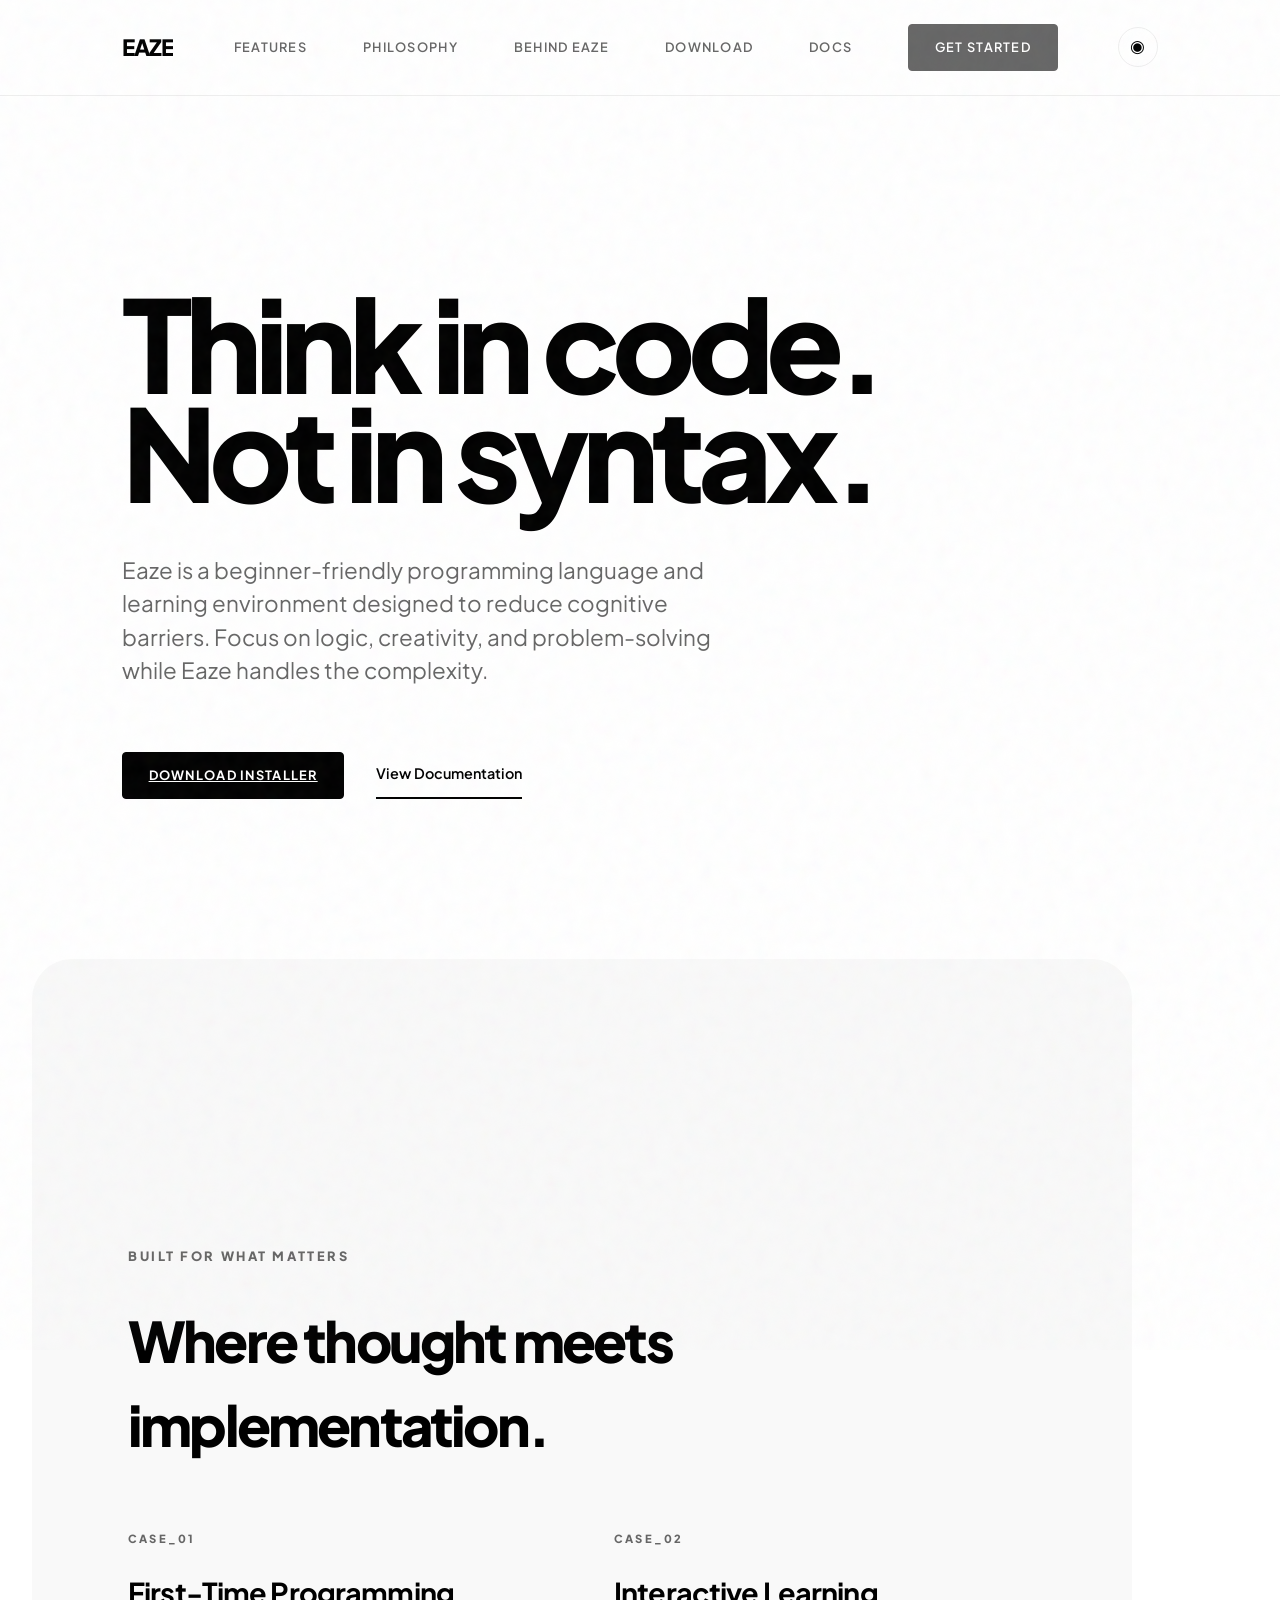
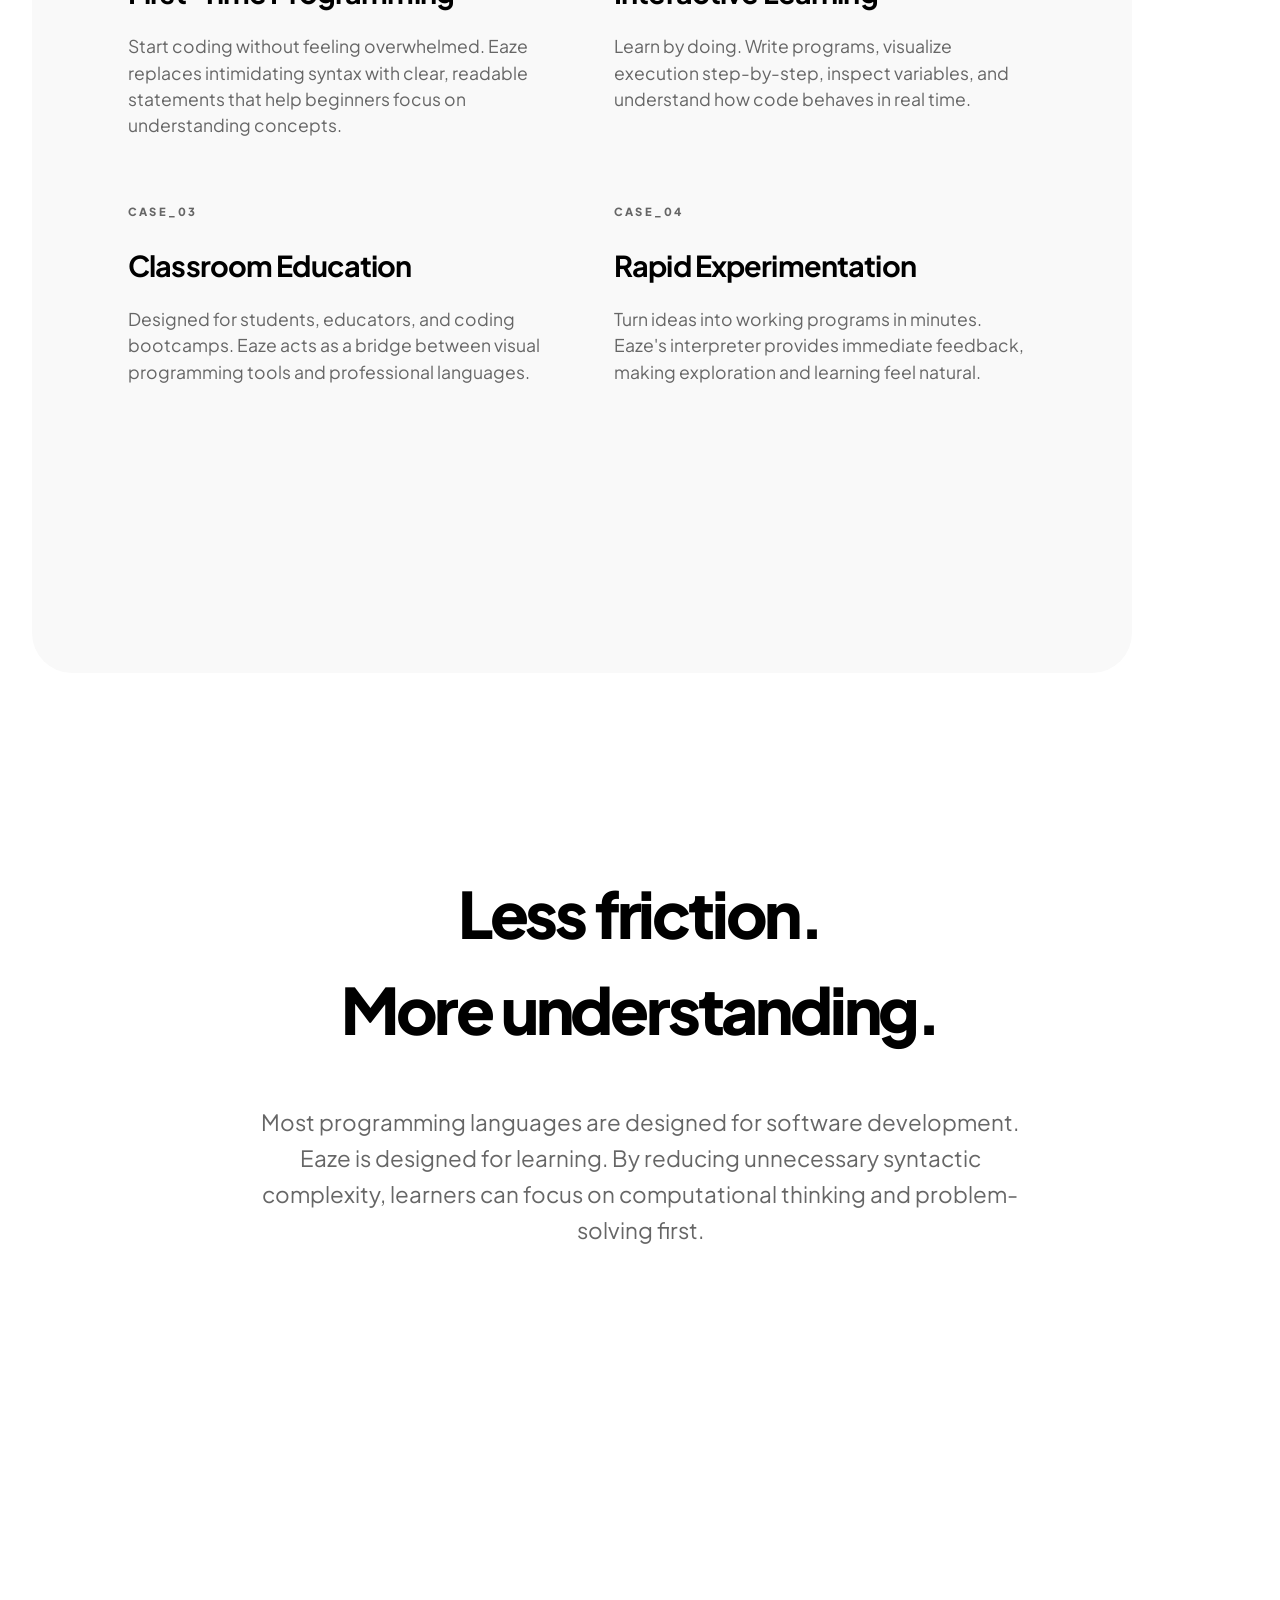
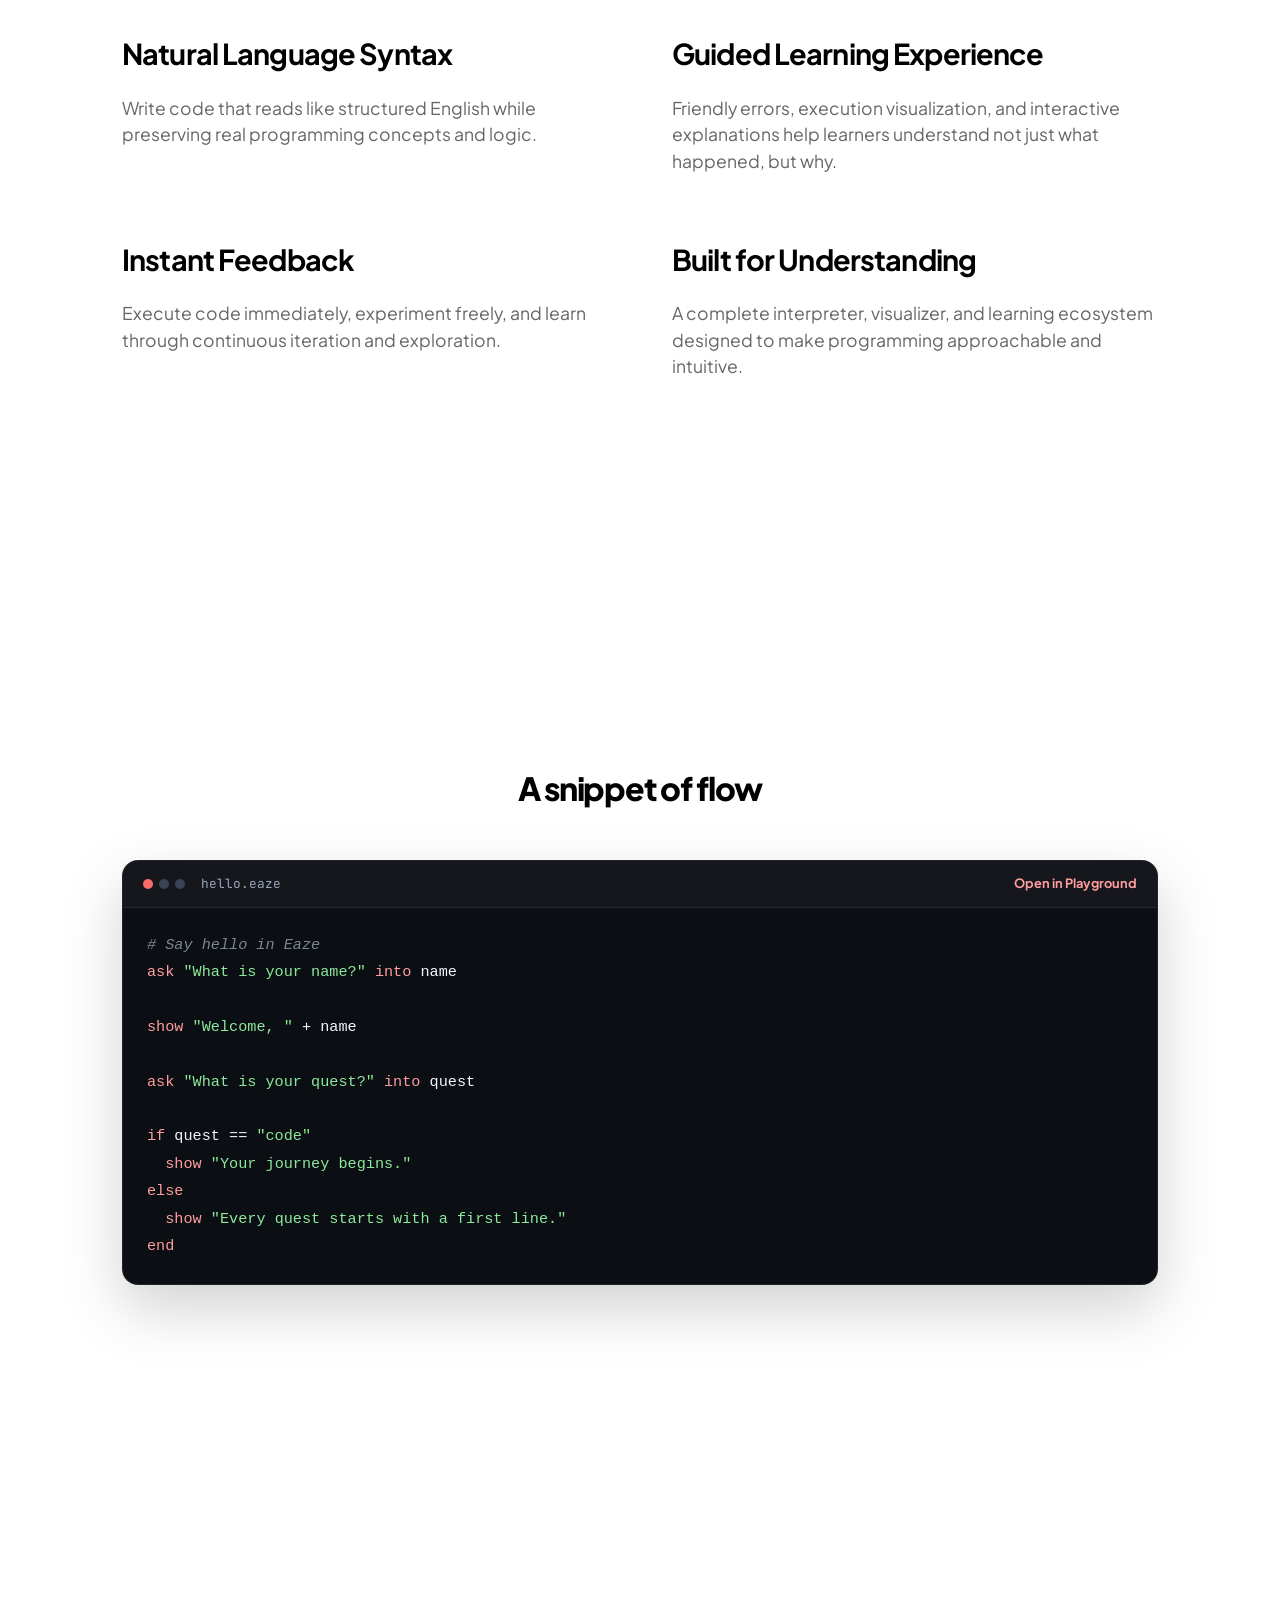
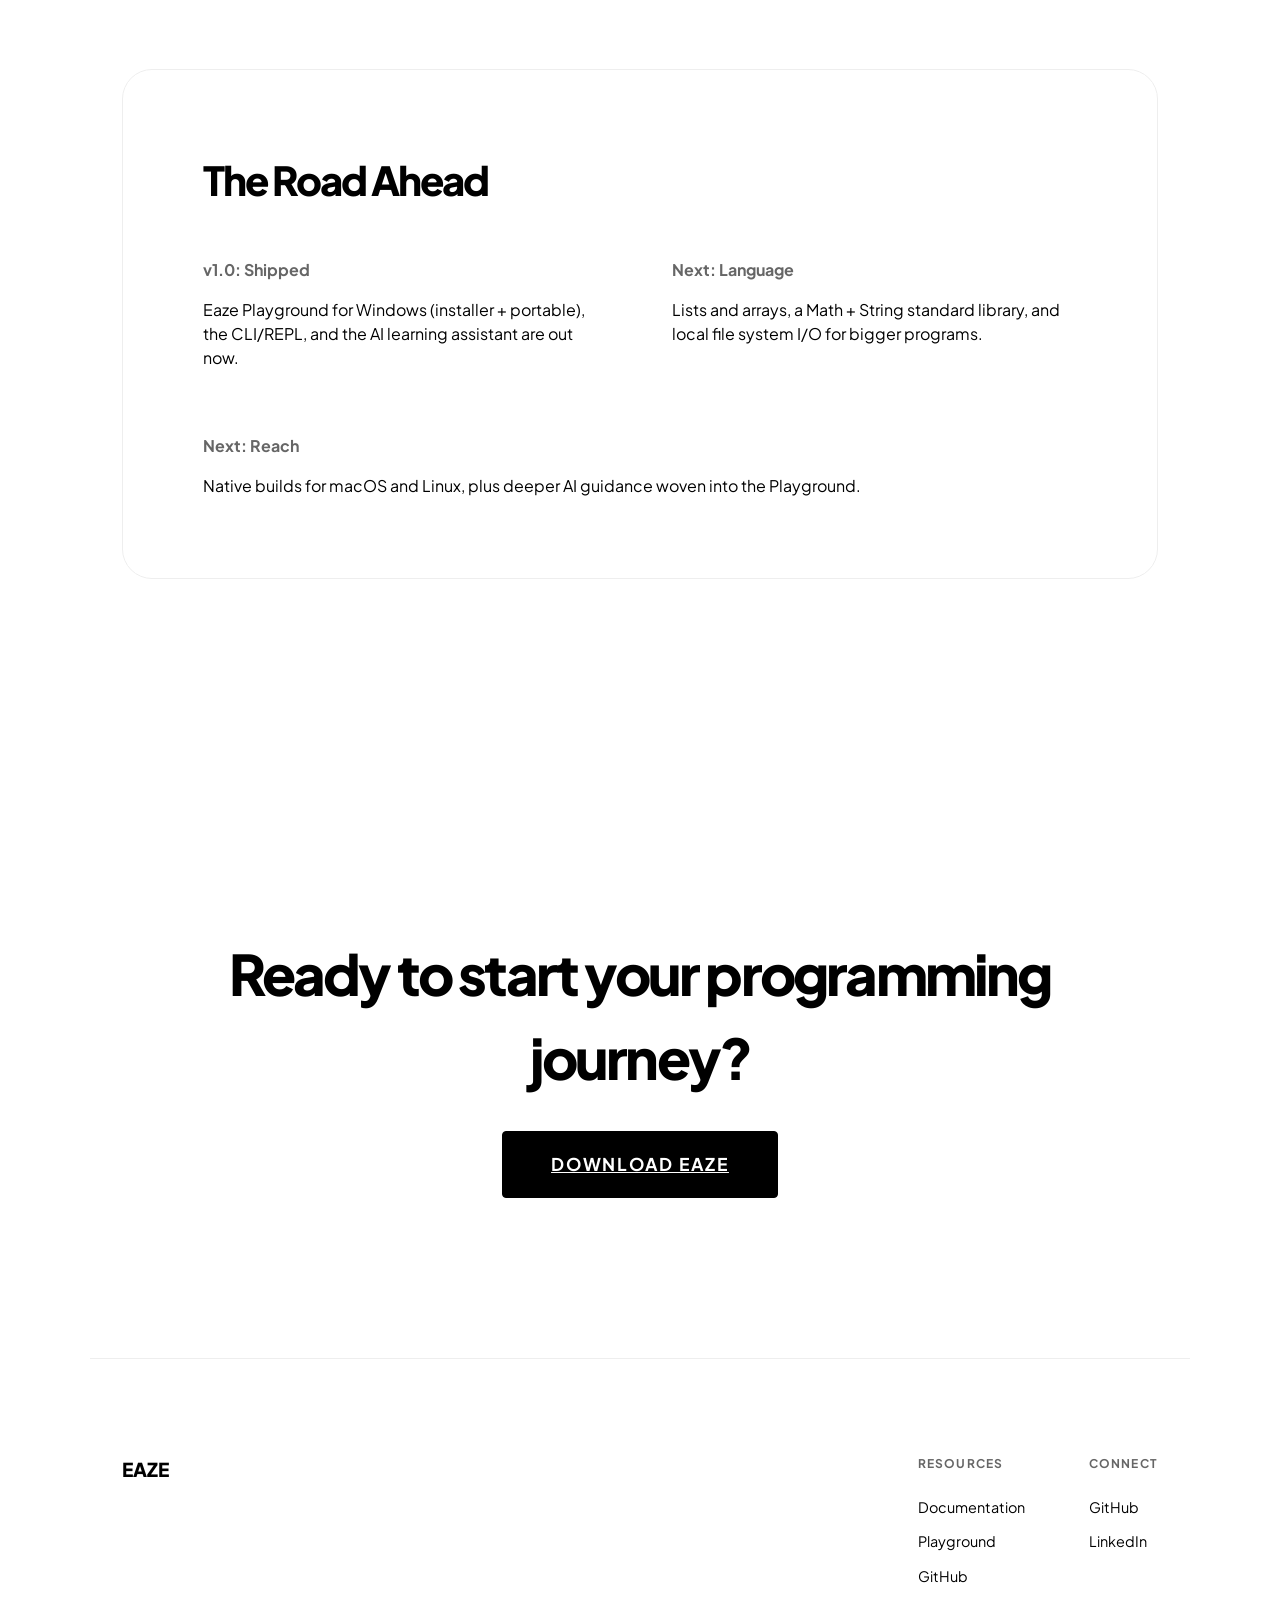
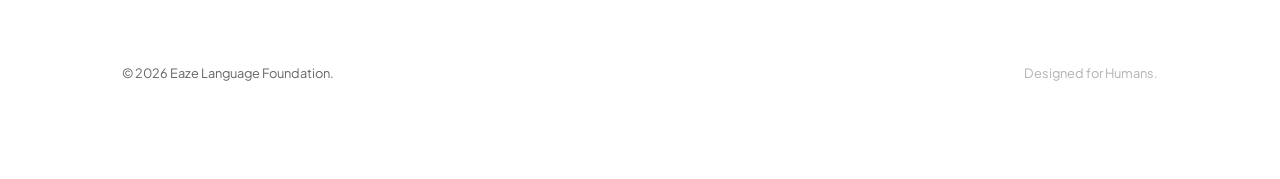
==== commit 4d229610: "Rebuild snippet of flow as terminal card with scroll, drop 3D tilt" ====
--- a/index.html
+++ b/index.html
@@ -121,20 +121,25 @@
             <div style="margin-bottom: 3rem; text-align: center;">
                 <h3 style="font-size: 2rem; font-weight: 800; letter-spacing: -0.04em;">A snippet of flow</h3>
             </div>
-            <div class="code-window" role="img" aria-label="Example Eaze program: ask for a name, greet the user, and respond based on their quest">
-                <div><span class="code-comment"># Say hello in Eaze</span></div>
-                <div><span class="code-keyword">ask</span> <span class="code-string">"What is your name?"</span> <span class="code-keyword">into</span> name</div>
-                <br>
-                <div><span class="code-keyword">show</span> <span class="code-string">"Welcome, "</span> + name</div>
-                <br>
-                <div><span class="code-keyword">ask</span> <span class="code-string">"What is your quest?"</span> <span class="code-keyword">into</span> quest</div>
-                <br>
-                <div><span class="code-keyword">if</span> quest == <span class="code-string">"code"</span></div>
-                <div style="padding-left: 2rem;"><span class="code-keyword">show</span> <span class="code-string">"Your journey begins."</span></div>
-                <div><span class="code-keyword">else</span></div>
-                <div style="padding-left: 2rem;"><span class="code-keyword">show</span> <span class="code-string">"Every quest starts with a first line."</span></div>
-                <div><span class="code-keyword">end</span></div>
-            </div>
+            <figure class="code-window" aria-label="Example Eaze program: ask for a name, greet the user, and respond based on their quest">
+                <figcaption class="code-head">
+                    <span class="code-dots" aria-hidden="true"><i></i><i></i><i></i></span>
+                    <span class="code-title" aria-hidden="true">hello.eaze</span>
+                    <a class="code-link" href="download.html">Open in Playground</a>
+                </figcaption>
+                <pre class="code-body"><code><span class="code-comment"># Say hello in Eaze</span>
+<span class="code-keyword">ask</span> <span class="code-string">"What is your name?"</span> <span class="code-keyword">into</span> name
+
+<span class="code-keyword">show</span> <span class="code-string">"Welcome, "</span> + name
+
+<span class="code-keyword">ask</span> <span class="code-string">"What is your quest?"</span> <span class="code-keyword">into</span> quest
+
+<span class="code-keyword">if</span> quest == <span class="code-string">"code"</span>
+  <span class="code-keyword">show</span> <span class="code-string">"Your journey begins."</span>
+<span class="code-keyword">else</span>
+  <span class="code-keyword">show</span> <span class="code-string">"Every quest starts with a first line."</span>
+<span class="code-keyword">end</span></code></pre>
+            </figure>
         </section>
 
         <!-- Roadmap -->
@@ -246,16 +251,6 @@
                 outline.style.background = 'transparent';
             });
         });
-
-        // Parallax Effect for Code Window (skipped for reduced motion)
-        const codeWindow = document.querySelector('.code-window');
-        if (codeWindow && !reducedMotion) {
-            window.addEventListener('mousemove', (e) => {
-                const xAxis = (window.innerWidth / 2 - e.pageX) / 25;
-                const yAxis = (window.innerHeight / 2 - e.pageY) / 25;
-                codeWindow.style.transform = `rotateY(${xAxis}deg) rotateX(${yAxis}deg)`;
-            });
-        }
 
         // Transition logic
         const overlay = document.querySelector('.transition-overlay');
--- a/style.css
+++ b/style.css
@@ -302,13 +302,73 @@
 }
 
 .code-window {
-    background: #000000;
-    color: #ffffff;
-    padding: 3rem;
+    background: #0b0e13;
+    color: #f2f5f9;
     border-radius: 16px;
+    border: 1px solid rgba(255, 255, 255, 0.09);
+    box-shadow: 0 24px 60px rgba(0, 0, 0, 0.18);
+    overflow: hidden;
+    margin: 0;
+}
+
+.code-head {
+    display: flex;
+    align-items: center;
+    gap: 1rem;
+    padding: 0.85rem 1.25rem;
+    background: rgba(255, 255, 255, 0.04);
+    border-bottom: 1px solid rgba(255, 255, 255, 0.08);
+}
+
+.code-dots {
+    display: flex;
+    gap: 6px;
+}
+
+.code-dots i {
+    width: 10px;
+    height: 10px;
+    border-radius: 50%;
+    background: #3a4353;
+}
+
+.code-dots i:first-child {
+    background: var(--brand);
+}
+
+.code-title {
     font-family: var(--font-mono);
-    font-size: 1rem;
-    line-height: 1.7;
+    font-size: 0.8rem;
+    color: #9aa6b7;
+}
+
+.code-link {
+    margin-left: auto;
+    font-family: var(--font-sans);
+    font-size: 0.8rem;
+    font-weight: 700;
+    color: #ff9d9e;
+    text-decoration: none;
+    white-space: nowrap;
+}
+
+.code-link:hover {
+    text-decoration: underline;
+}
+
+.code-body {
+    margin: 0;
+    padding: 1.5rem;
+    overflow-x: auto;
+    font-family: var(--font-mono);
+    font-size: 0.95rem;
+    line-height: 1.8;
+}
+
+.code-body code {
+    white-space: pre;
+    display: block;
+    min-width: max-content;
 }
 
 .code-keyword { color: #ff9d9e; font-weight: 500; }
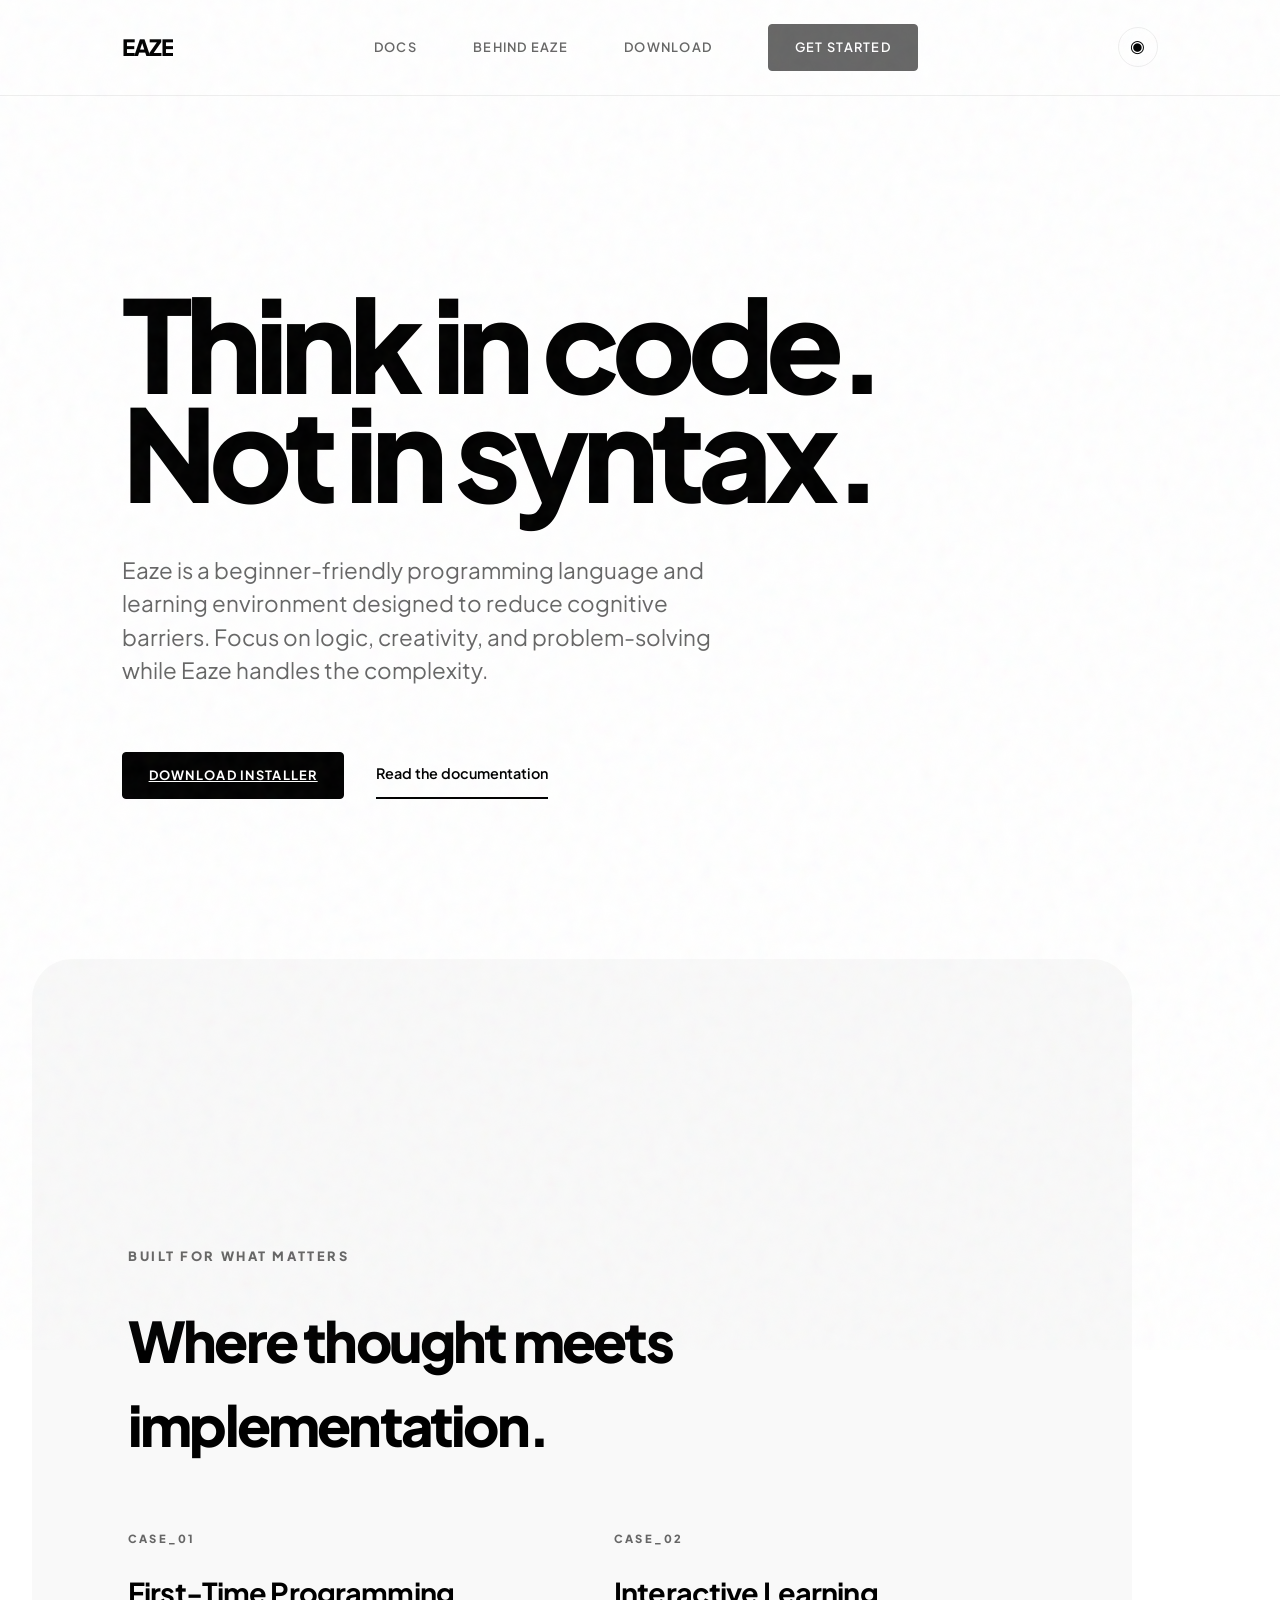
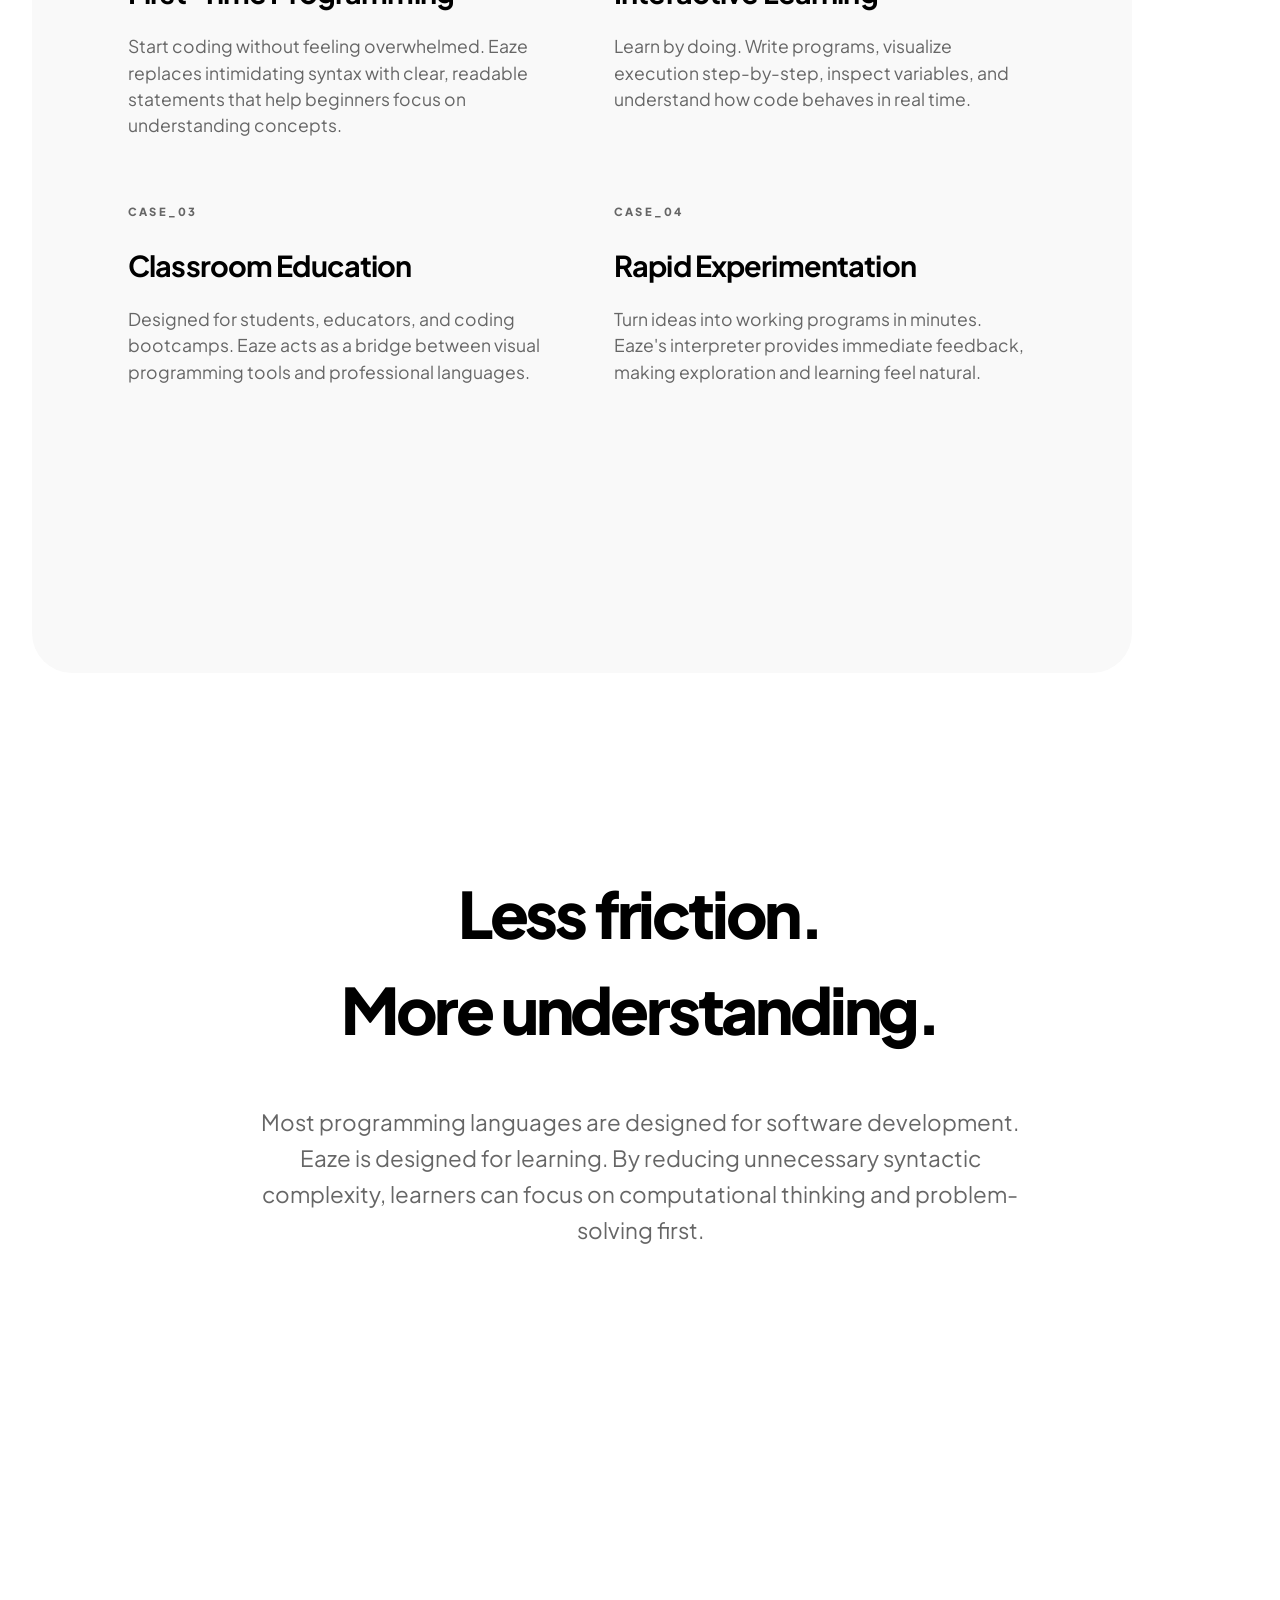
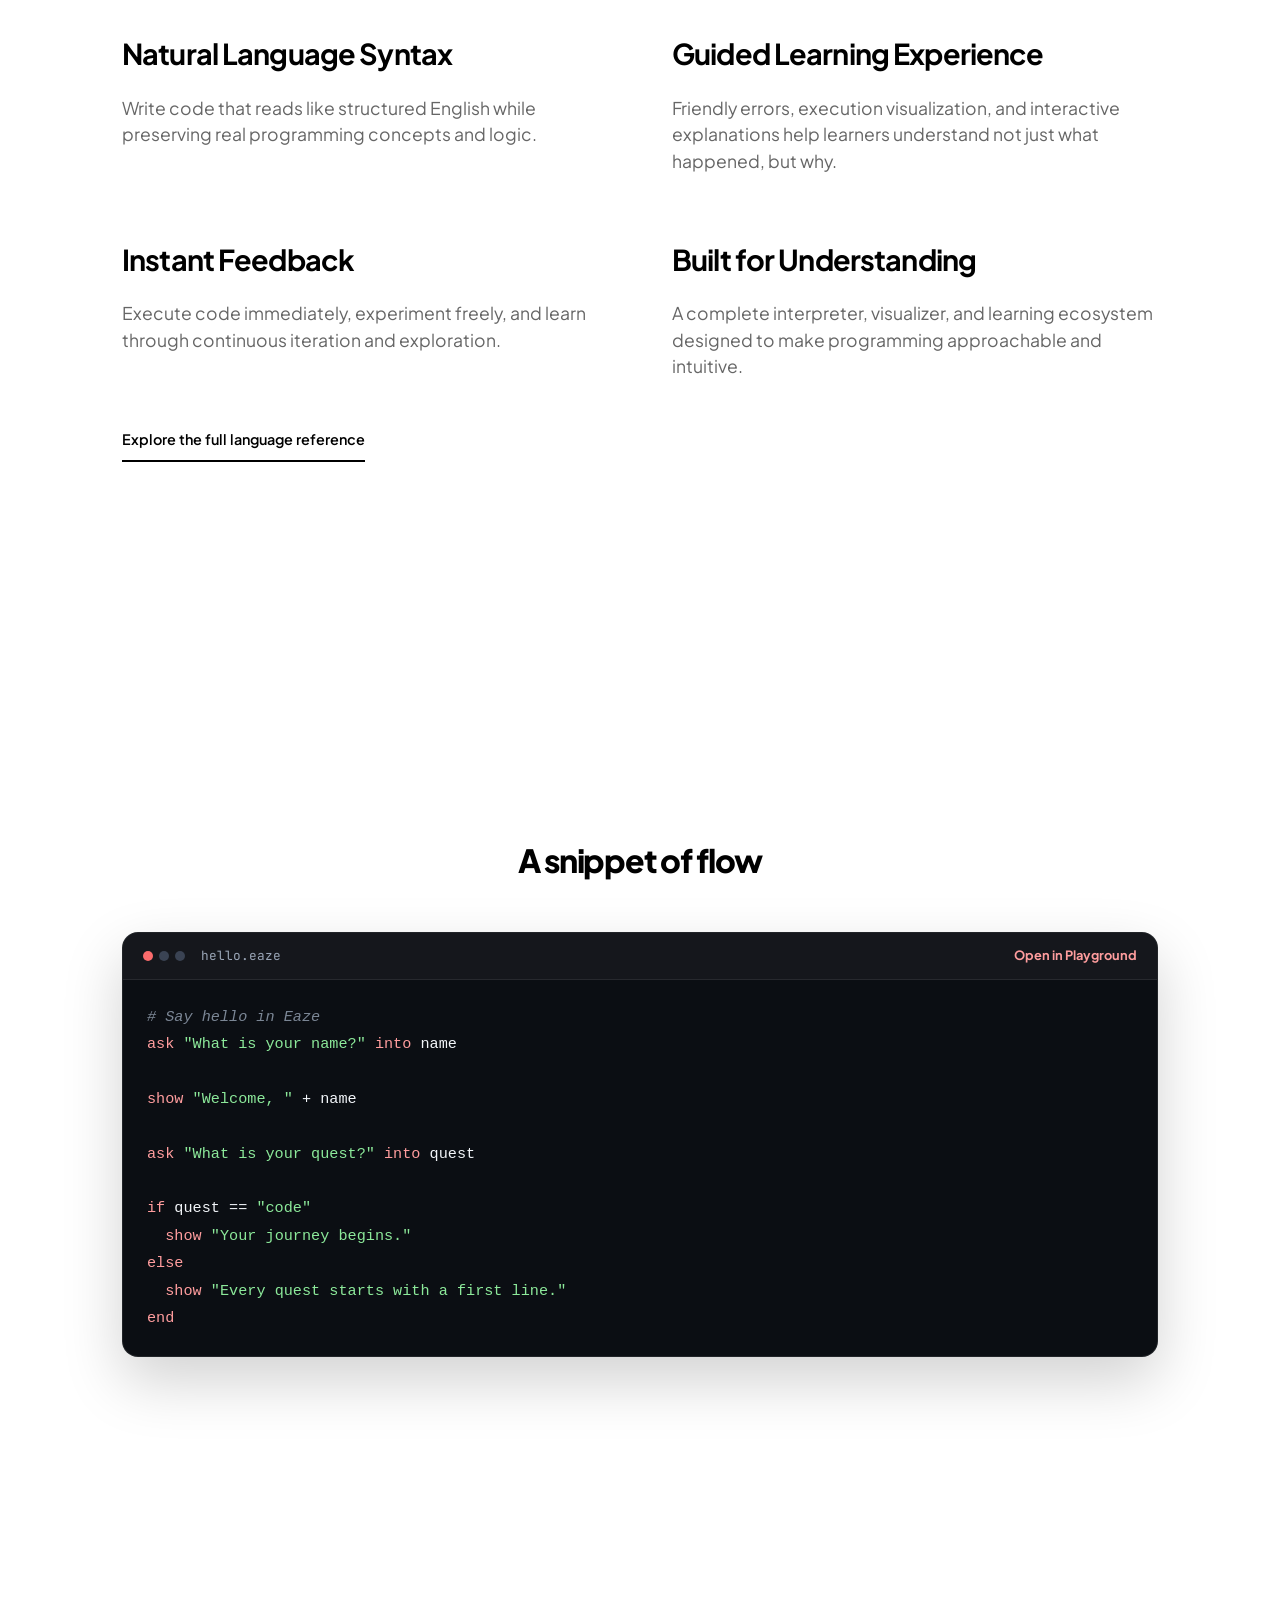
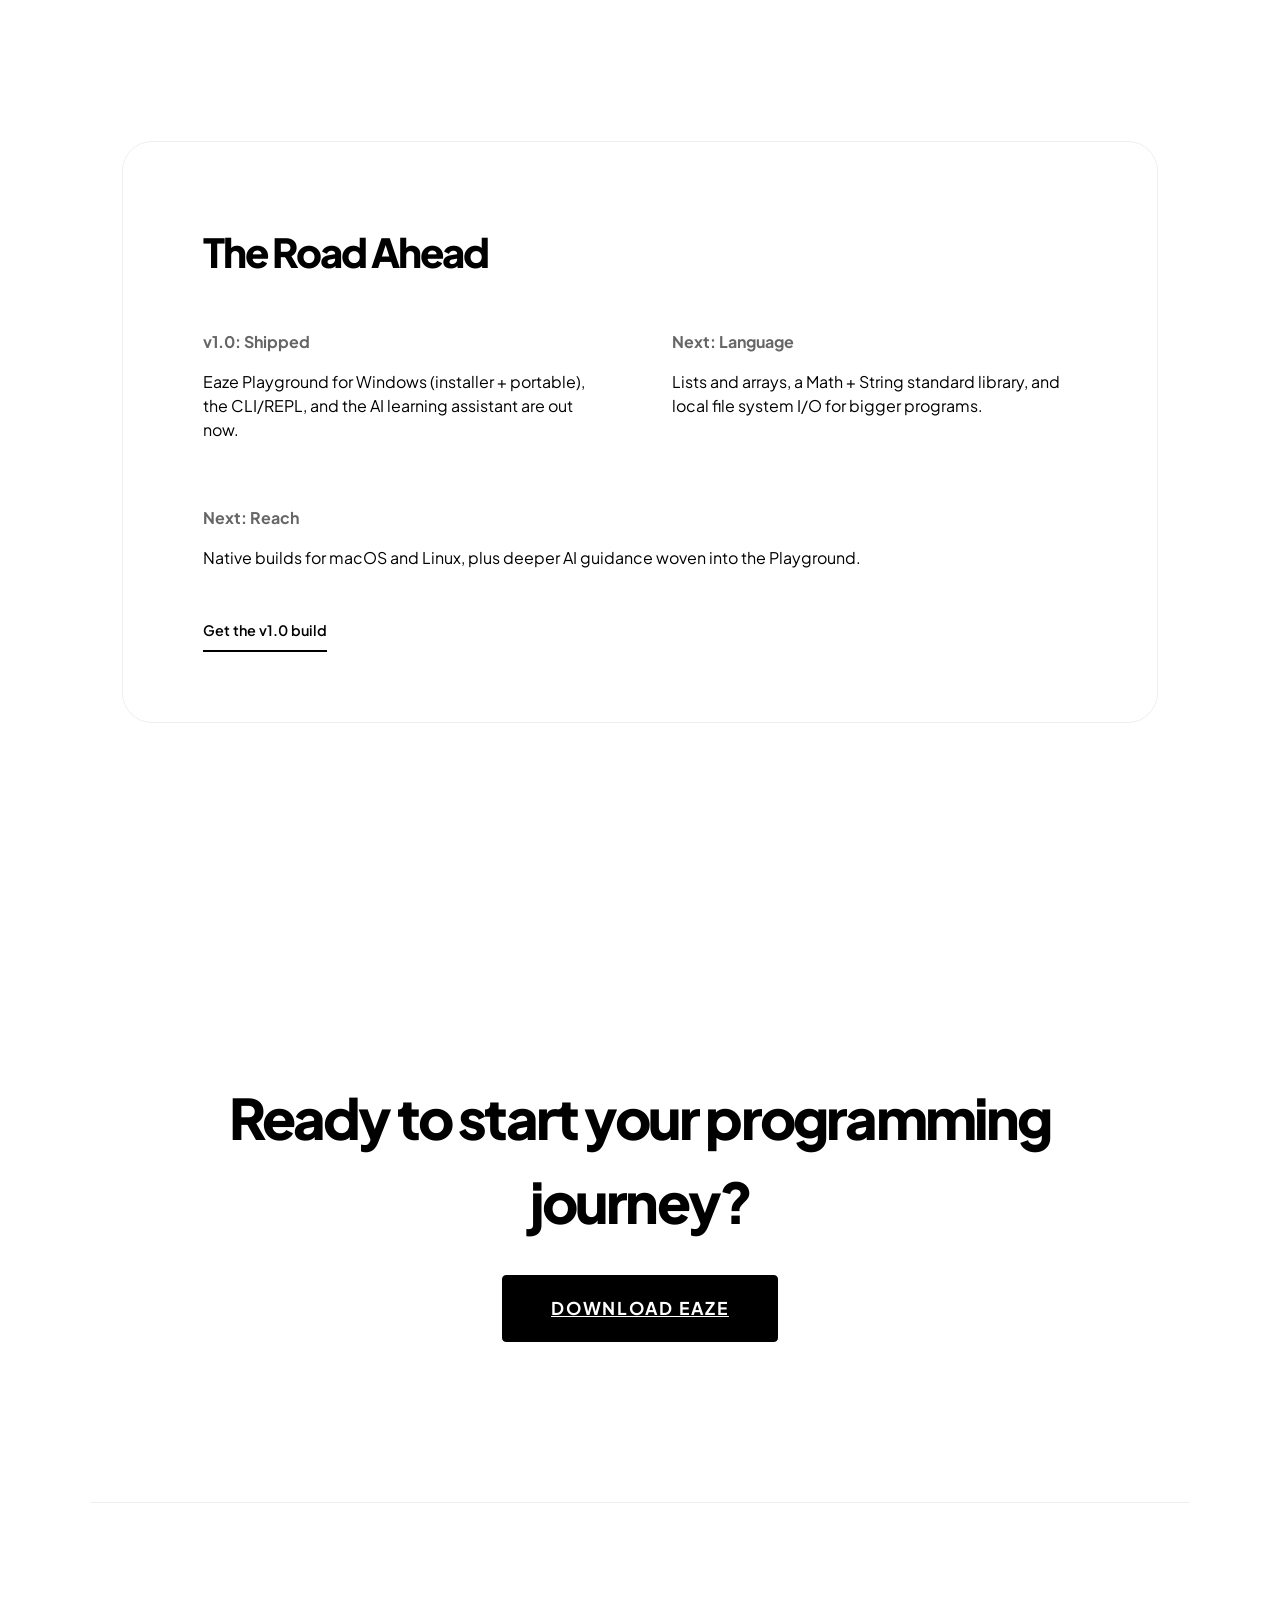
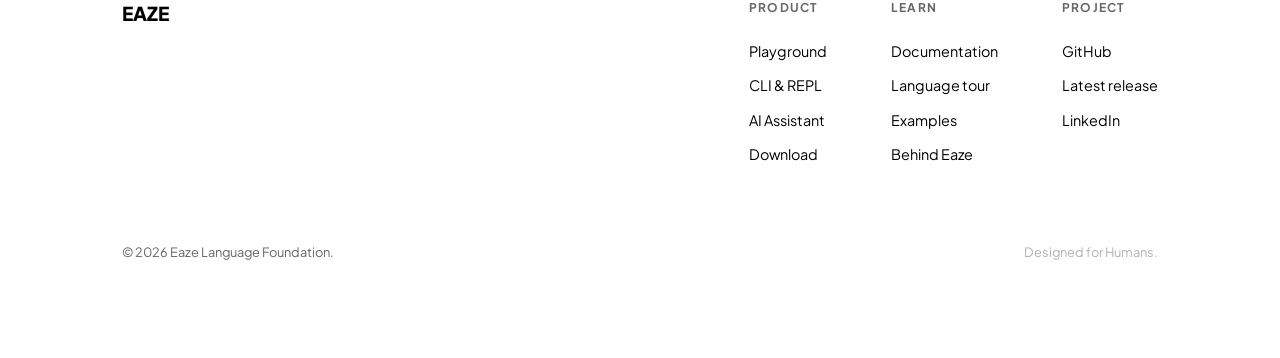
==== commit 3cabf352: "Add docs manual, unify nav and footers across all pages" ====
--- a/index.html
+++ b/index.html
@@ -21,11 +21,9 @@
         <div class="nav-container">
             <a href="index.html" class="logo">EAZE</a>
             <div class="nav-links" id="primary-nav">
-                <a href="#features">Features</a>
-                <a href="#philosophy">Philosophy</a>
+                <a href="docs.html">Docs</a>
                 <a href="behind.html">Behind Eaze</a>
                 <a href="download.html">Download</a>
-                <a href="https://github.com/MR-STARK87/Eaze" target="_blank" rel="noopener">Docs</a>
                 <a href="download.html" class="btn-primary">Get Started</a>
             </div>
             <div class="nav-actions">
@@ -49,7 +47,7 @@
             </p>
             <div class="hero-actions">
                 <a href="download.html" class="btn-primary">Download Installer</a>
-                <a href="https://github.com/MR-STARK87/Eaze" target="_blank" rel="noopener" style="text-decoration: none; color: var(--text-main); font-weight: 600; font-size: 0.9rem; padding: 0.7rem 0; border-bottom: 2px solid var(--text-main);">View Documentation</a>
+                <a href="docs.html" style="text-decoration: none; color: var(--text-main); font-weight: 600; font-size: 0.9rem; padding: 0.7rem 0; border-bottom: 2px solid var(--text-main);">Read the documentation</a>
             </div>
         </section>
 
@@ -114,6 +112,9 @@
                     <p>A complete interpreter, visualizer, and learning ecosystem designed to make programming approachable and intuitive.</p>
                 </div>
             </div>
+            <div style="margin-top: 3rem;">
+                <a href="docs.html" style="text-decoration: none; color: var(--text-main); font-weight: 600; font-size: 0.9rem; padding: 0.7rem 0; border-bottom: 2px solid var(--text-main);">Explore the full language reference</a>
+            </div>
         </section>
 
         <!-- Code Preview -->
@@ -145,8 +146,7 @@
         <!-- Roadmap -->
         <section class="features-section">
             <div style="border: 1px solid var(--border); padding: 5rem; border-radius: 30px;">
-                <h3 style="font-size: 2.5rem; font-weight: 800; letter-spacing: -0.05em; margin-bottom: 3rem;">The Road Ahead</h3>
-                <div style="display: flex; gap: 4rem; flex-wrap: wrap;">
+                <h3 style="font-size: 2.5rem; font-weight: 800; letter-spacing: -0.05em; margin-bottom: 3rem;">The Road Ahead</h3>                <div style="display: flex; gap: 4rem; flex-wrap: wrap;">
                     <div style="flex: 1; min-width: 250px;">
                         <h4 style="margin-bottom: 1rem; color: var(--text-muted);">v1.0: Shipped</h4>
                         <p>Eaze Playground for Windows (installer + portable), the CLI/REPL, and the AI learning assistant are out now.</p>
@@ -159,6 +159,9 @@
                         <h4 style="margin-bottom: 1rem; color: var(--text-muted);">Next: Reach</h4>
                         <p>Native builds for macOS and Linux, plus deeper AI guidance woven into the Playground.</p>
                     </div>
+                </div>
+                <div style="margin-top: 3rem;">
+                    <a href="download.html" style="text-decoration: none; color: var(--text-main); font-weight: 600; font-size: 0.9rem; padding: 0.7rem 0; border-bottom: 2px solid var(--text-main);">Get the v1.0 build</a>
                 </div>
             </div>
         </section>
@@ -177,14 +180,23 @@
             <a href="index.html" class="footer-logo">EAZE</a>
             <div class="footer-links">
                 <div class="link-group">
-                    <h4>Resources</h4>
-                    <a href="https://github.com/MR-STARK87/Eaze" target="_blank" rel="noopener">Documentation</a>
+                    <h4>Product</h4>
                     <a href="download.html">Playground</a>
+                    <a href="docs.html#cli">CLI &amp; REPL</a>
+                    <a href="docs.html#ai-assistant">AI Assistant</a>
+                    <a href="download.html">Download</a>
+                </div>
+                <div class="link-group">
+                    <h4>Learn</h4>
+                    <a href="docs.html">Documentation</a>
+                    <a href="docs.html#tour">Language tour</a>
+                    <a href="docs.html#examples">Examples</a>
+                    <a href="behind.html">Behind Eaze</a>
+                </div>
+                <div class="link-group">
+                    <h4>Project</h4>
                     <a href="https://github.com/MR-STARK87/Eaze" target="_blank" rel="noopener">GitHub</a>
-                </div>
-                <div class="link-group">
-                    <h4>Connect</h4>
-                    <a href="https://github.com/MR-STARK87" target="_blank" rel="noopener">GitHub</a>
+                    <a href="https://github.com/MR-STARK87/Eaze/releases/tag/v1.0.0" target="_blank" rel="noopener">Latest release</a>
                     <a href="https://www.linkedin.com/in/syed-zaid-ali-5a5803330/" target="_blank" rel="noopener">LinkedIn</a>
                 </div>
             </div>
--- a/style.css
+++ b/style.css
@@ -616,3 +616,276 @@
         display: none;
     }
 }
+
+@media (prefers-reduced-motion: no-preference) {
+    html {
+        scroll-behavior: smooth;
+    }
+}
+
+/* =============================================================
+   Docs — layout, TOC, tables, outputs
+   ============================================================= */
+
+.docs-hero {
+    padding: 12rem 2rem 4rem;
+    max-width: var(--max-width);
+    margin: 0 auto;
+}
+
+.docs-hero h1 {
+    font-size: clamp(2.8rem, 8vw, 5.5rem);
+    line-height: 0.95;
+    font-weight: 800;
+    letter-spacing: -0.05em;
+    margin-bottom: 1.5rem;
+}
+
+.docs-layout {
+    max-width: 1200px;
+    margin: 0 auto;
+    padding: 2rem 2rem 10rem;
+    display: grid;
+    grid-template-columns: 250px minmax(0, 1fr);
+    gap: 4rem;
+    align-items: start;
+}
+
+.docs-toc {
+    position: sticky;
+    top: 100px;
+    border: 1px solid var(--border);
+    border-radius: 16px;
+    padding: 1.5rem;
+    background: var(--bg-secondary);
+    font-size: 0.85rem;
+    max-height: calc(100vh - 130px);
+    overflow-y: auto;
+}
+
+.docs-toc h2 {
+    font-size: 0.7rem;
+    text-transform: uppercase;
+    letter-spacing: 0.18em;
+    color: var(--text-muted);
+    margin-bottom: 1rem;
+}
+
+.docs-toc ul {
+    list-style: none;
+}
+
+.docs-toc li {
+    margin-bottom: 0.15rem;
+}
+
+.docs-toc a {
+    display: block;
+    color: var(--text-muted);
+    text-decoration: none;
+    padding: 0.4rem 0.6rem;
+    border-radius: 8px;
+    border-left: 2px solid transparent;
+    transition: var(--transition-fast);
+}
+
+.docs-toc a:hover {
+    color: var(--text-main);
+    background: var(--bg-main);
+}
+
+.docs-toc a.active {
+    color: var(--text-main);
+    border-left-color: var(--brand);
+    background: var(--bg-main);
+    font-weight: 700;
+}
+
+.docs-toc .toc-sub {
+    margin-left: 0.9rem;
+    font-size: 0.8rem;
+}
+
+.docs-content {
+    min-width: 0;
+}
+
+.docs-content section {
+    scroll-margin-top: 100px;
+    margin-bottom: 5rem;
+}
+
+.docs-content h2 {
+    font-size: clamp(1.8rem, 4vw, 2.6rem);
+    font-weight: 800;
+    letter-spacing: -0.04em;
+    margin-bottom: 1.25rem;
+    padding-top: 1rem;
+    border-top: 1px solid var(--border);
+}
+
+.docs-content h3 {
+    font-size: 1.3rem;
+    font-weight: 700;
+    letter-spacing: -0.02em;
+    margin: 2.5rem 0 1rem;
+}
+
+.docs-content p,
+.docs-content li {
+    color: var(--text-muted);
+    font-size: 1.02rem;
+    line-height: 1.7;
+}
+
+.docs-content p {
+    margin-bottom: 1.1rem;
+    max-width: 72ch;
+}
+
+.docs-content ul,
+.docs-content ol {
+    margin: 0 0 1.25rem 1.25rem;
+}
+
+.docs-content li {
+    margin-bottom: 0.4rem;
+}
+
+.docs-content strong {
+    color: var(--text-main);
+}
+
+.docs-content p code,
+.docs-content li code,
+.docs-content td code {
+    font-family: var(--font-mono);
+    font-size: 0.88em;
+    background: var(--bg-secondary);
+    border: 1px solid var(--border);
+    border-radius: 6px;
+    padding: 0.1em 0.4em;
+    color: var(--text-main);
+    white-space: nowrap;
+}
+
+.docs-content .code-window {
+    margin: 1.5rem 0 2rem;
+}
+
+.doc-output {
+    font-family: var(--font-mono);
+    font-size: 0.9rem;
+    line-height: 1.8;
+    background: var(--bg-secondary);
+    border: 1px solid var(--border);
+    border-left: 3px solid var(--brand);
+    border-radius: 0 12px 12px 0;
+    padding: 1rem 1.25rem;
+    margin: -1rem 0 2rem;
+    overflow-x: auto;
+    white-space: pre;
+    color: var(--text-main);
+}
+
+.doc-output .out-label {
+    display: block;
+    font-family: var(--font-sans);
+    font-size: 0.68rem;
+    font-weight: 800;
+    text-transform: uppercase;
+    letter-spacing: 0.18em;
+    color: var(--text-muted);
+    margin-bottom: 0.5rem;
+}
+
+.doc-table {
+    width: 100%;
+    border-collapse: collapse;
+    margin: 1.5rem 0 2rem;
+    font-size: 0.92rem;
+    display: block;
+    overflow-x: auto;
+}
+
+.doc-table table {
+    width: 100%;
+    border-collapse: collapse;
+    min-width: 560px;
+}
+
+.doc-table th,
+.doc-table td {
+    text-align: left;
+    padding: 0.75rem 1rem;
+    border-bottom: 1px solid var(--border);
+    vertical-align: top;
+}
+
+.doc-table th {
+    font-size: 0.7rem;
+    text-transform: uppercase;
+    letter-spacing: 0.14em;
+    color: var(--text-muted);
+    border-bottom: 2px solid var(--border-strong, var(--border));
+}
+
+.doc-table td {
+    color: var(--text-muted);
+}
+
+.doc-table td:first-child {
+    color: var(--text-main);
+}
+
+.doc-note {
+    background: var(--brand-soft);
+    border: 1px solid var(--border);
+    border-left: 3px solid var(--brand);
+    border-radius: 0 12px 12px 0;
+    padding: 1rem 1.25rem;
+    margin: 1.5rem 0 2rem;
+    font-size: 0.95rem;
+    color: var(--text-muted);
+    max-width: 72ch;
+}
+
+.doc-note strong {
+    color: var(--text-main);
+}
+
+.docs-cta {
+    border: 1px solid var(--border);
+    border-radius: 24px;
+    padding: 4rem 3rem;
+    text-align: center;
+    background: var(--bg-secondary);
+}
+
+.docs-cta h2 {
+    border: none;
+    padding: 0;
+}
+
+@media (max-width: 900px) {
+    .docs-layout {
+        grid-template-columns: 1fr;
+    }
+
+    .docs-toc {
+        position: static;
+        max-height: none;
+    }
+}
+
+@media (max-width: 768px) {
+    .footer-grid {
+        flex-direction: column;
+        gap: 2.5rem;
+    }
+
+    .footer-links {
+        flex-wrap: wrap;
+        gap: 2rem 3rem;
+    }
+}
